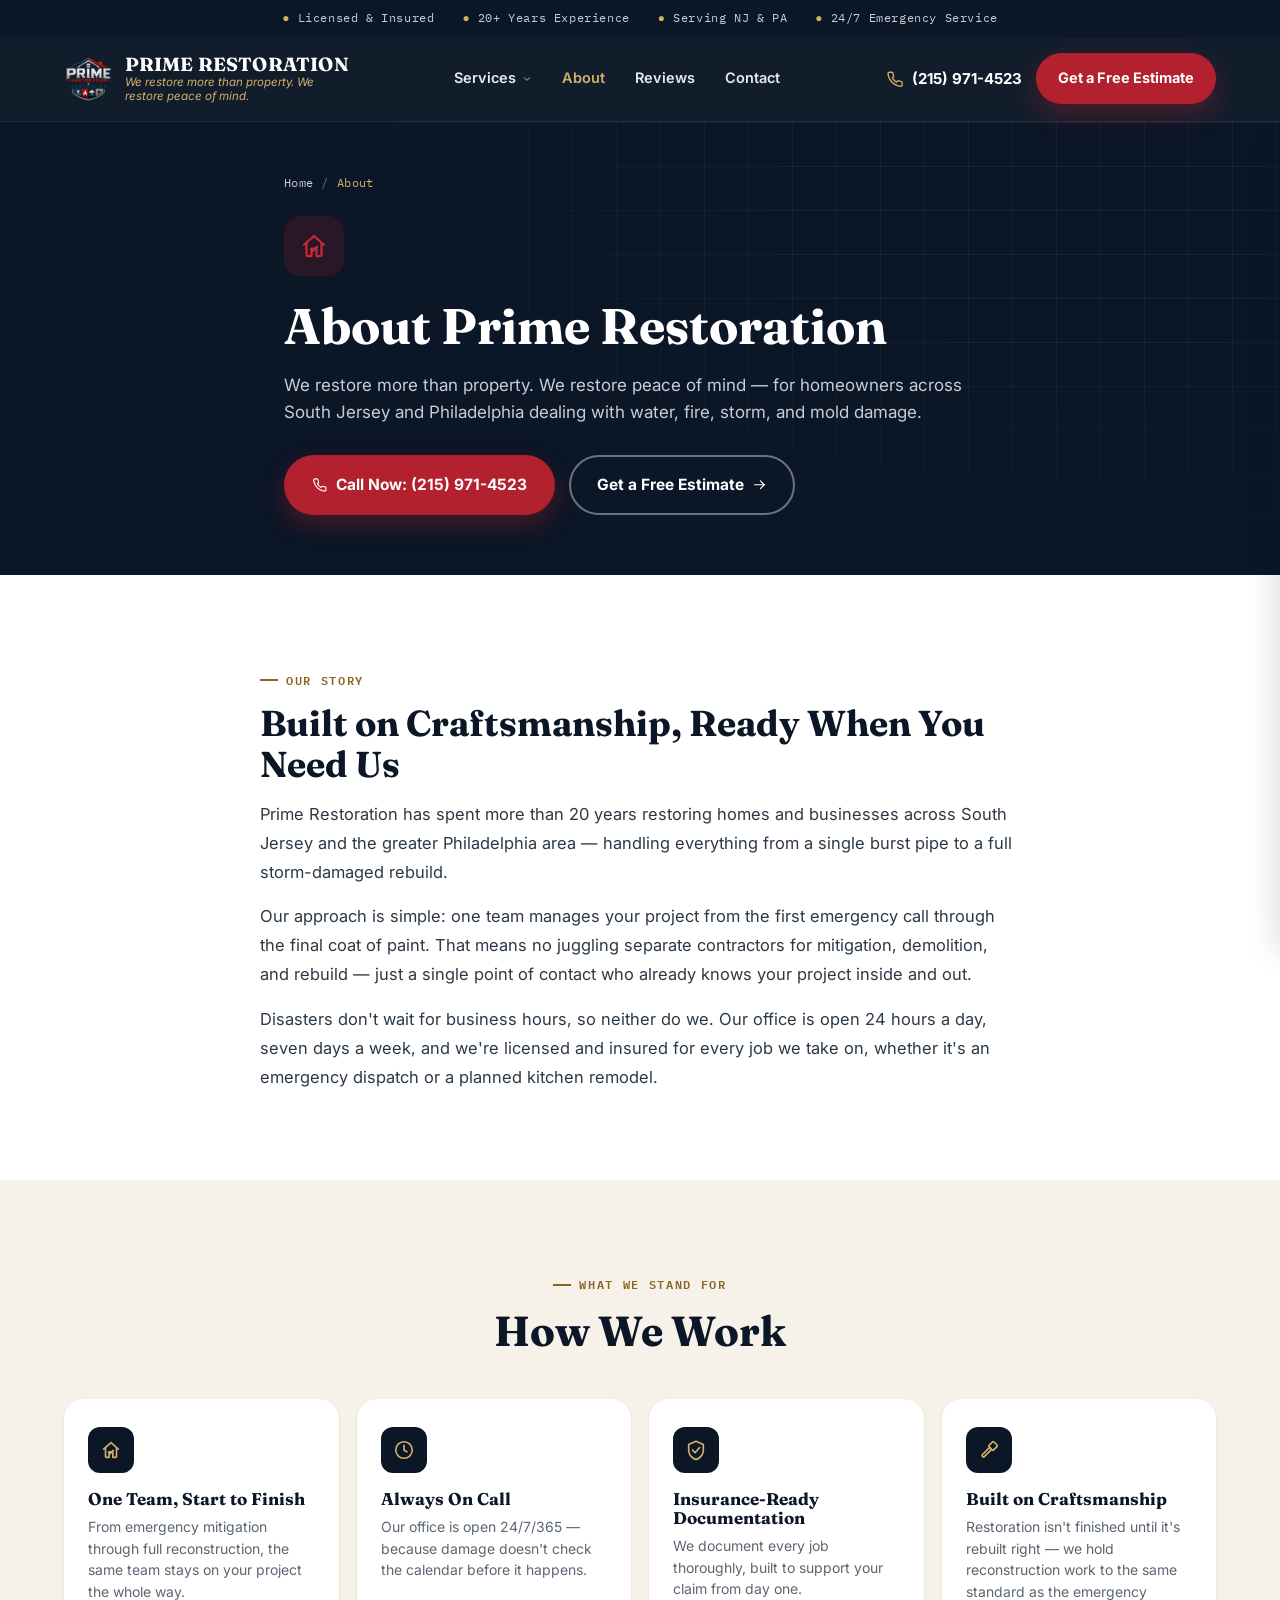
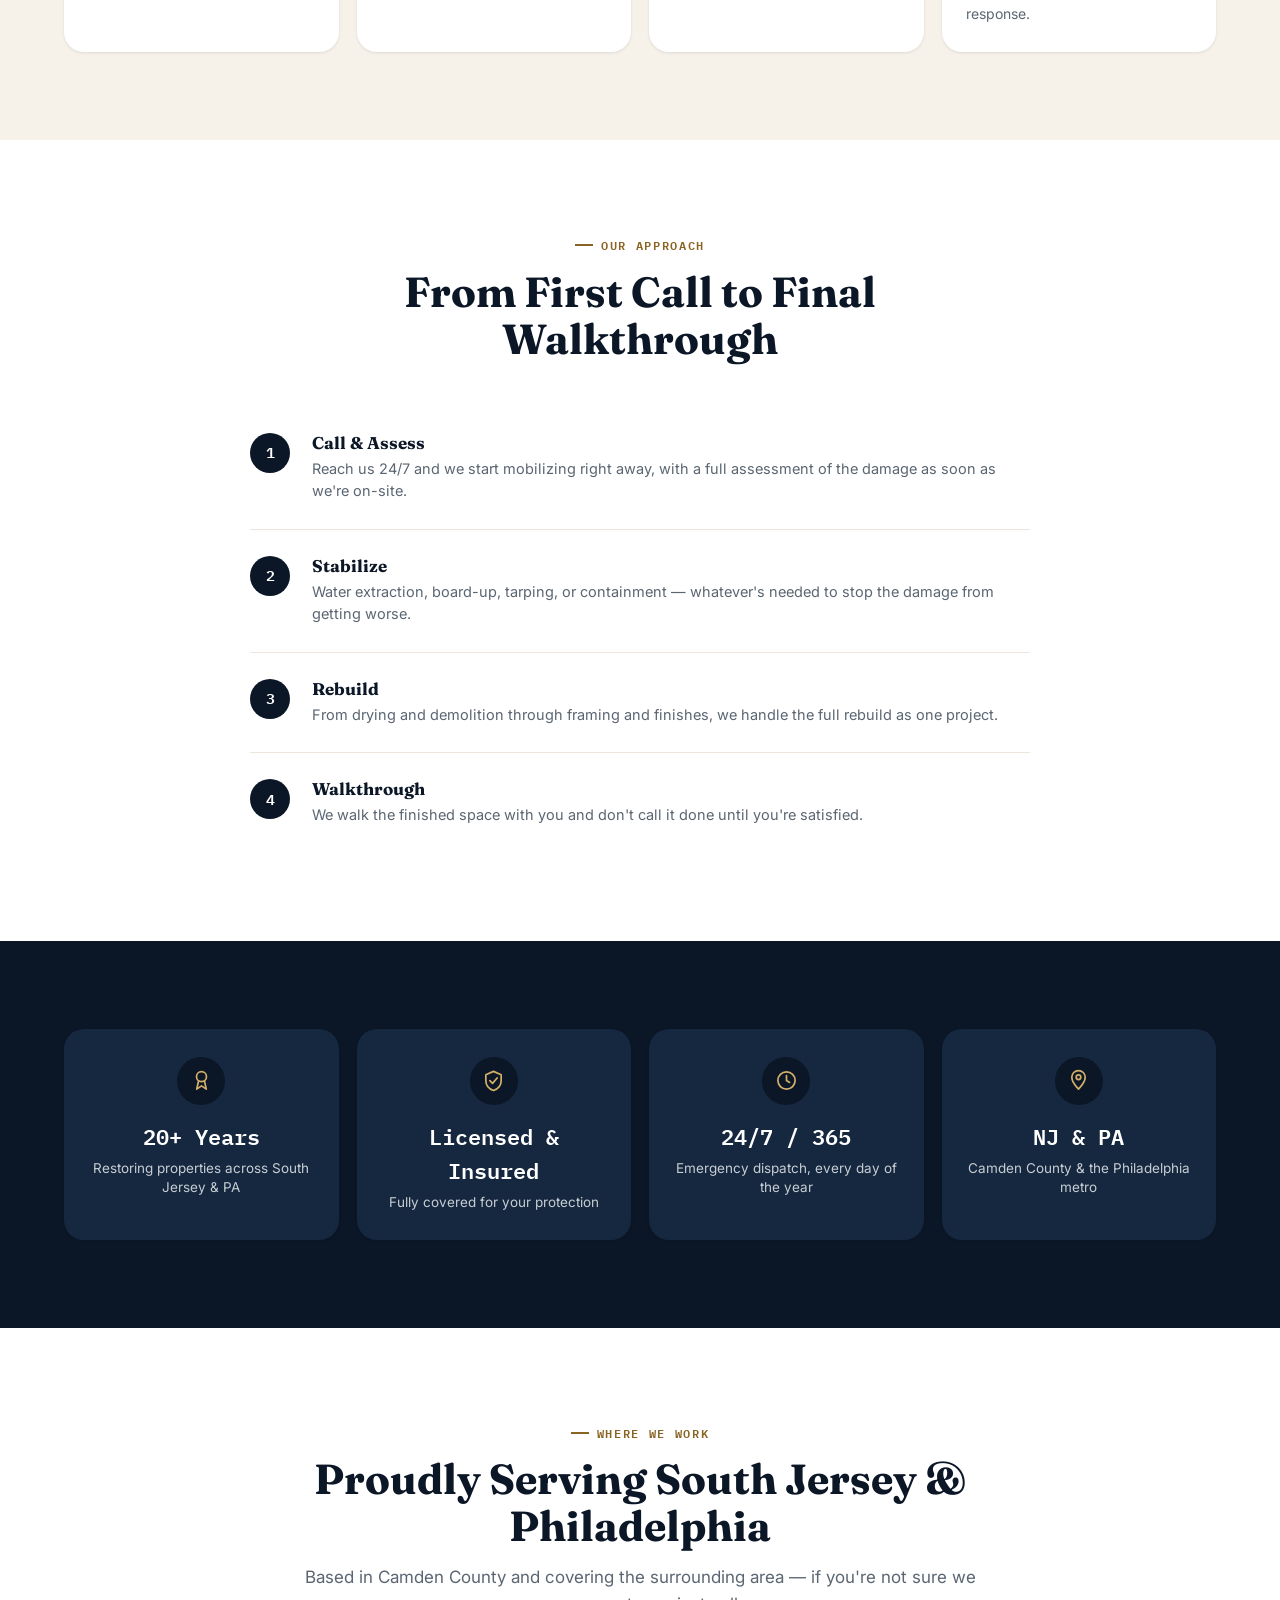
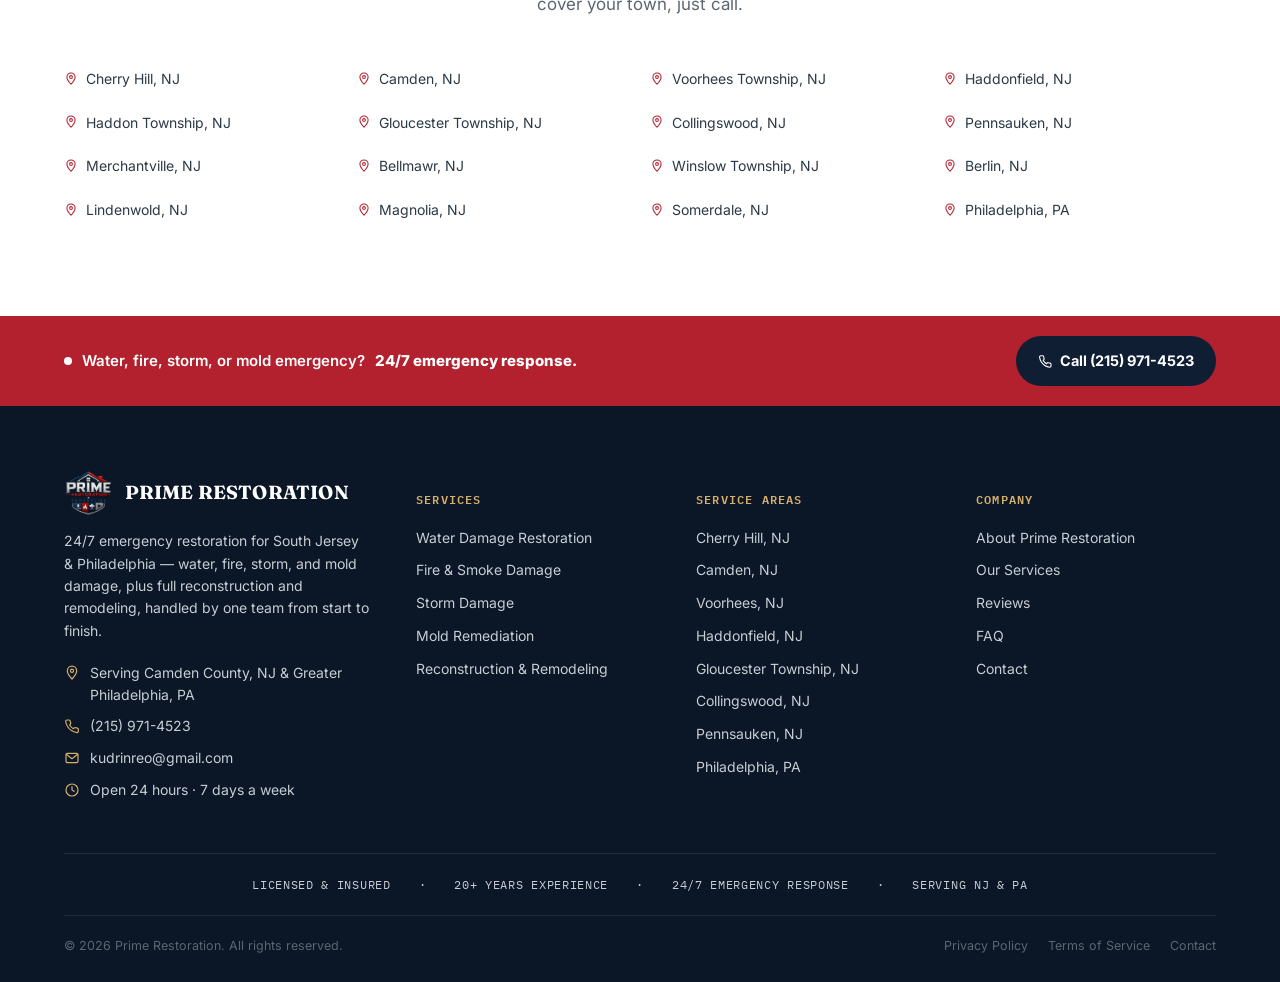
==== about.html @ df1a315d "first commit" ====
<!DOCTYPE html>
<html lang="en">
<head>
<meta charset="UTF-8">
<meta name="viewport" content="width=device-width, initial-scale=1.0">
<title>About Prime Restoration | South Jersey & Philadelphia Restoration Company</title>
<meta name="description" content="Prime Restoration has 20+ years of experience restoring homes across Camden County, NJ & Philadelphia, PA. Licensed, insured, and on call 24/7. Learn more about our approach.">
<meta name="robots" content="index, follow">
<link rel="canonical" href="https://primerestorationsusa.com/about.html">
<link rel="stylesheet" href="css/style.css">

<meta property="og:type" content="website">
<meta property="og:site_name" content="Prime Restoration">
<meta property="og:title" content="About Prime Restoration | South Jersey & Philadelphia Restoration Company">
<meta property="og:description" content="Prime Restoration has 20+ years of experience restoring homes across Camden County, NJ & Philadelphia, PA. Licensed, insured, and on call 24/7. Learn more about our approach.">
<meta property="og:url" content="https://primerestorationsusa.com/about.html">
<meta property="og:image" content="https://primerestorationsusa.com/prime-restoration-logo.png">
<meta name="twitter:card" content="summary_large_image">
<meta name="twitter:title" content="About Prime Restoration | South Jersey & Philadelphia Restoration Company">
<meta name="twitter:description" content="Prime Restoration has 20+ years of experience restoring homes across Camden County, NJ & Philadelphia, PA. Licensed, insured, and on call 24/7. Learn more about our approach.">
<meta name="twitter:image" content="https://primerestorationsusa.com/prime-restoration-logo.png">

<link rel="icon" type="image/png" href="prime-restoration-logo.png">

<link rel="preconnect" href="https://fonts.googleapis.com">
<link rel="preconnect" href="https://fonts.gstatic.com" crossorigin>
<link href="https://fonts.googleapis.com/css2?family=Fraunces:ital,wght@0,600;0,700;0,900;1,600;1,700&family=Inter:wght@400;500;600;700;800&family=IBM+Plex+Mono:wght@500;600&display=swap" rel="stylesheet">

<script type="application/ld+json">
{
  "@context": "https://schema.org",
  "@type": "AboutPage",
  "name": "About Prime Restoration",
  "url": "https://primerestorationsusa.com/about.html",
  "mainEntity": {"@id": "https://primerestorationsusa.com/#business"}
}
</script>
<script type="application/ld+json">
{
  "@context": "https://schema.org",
  "@type": "BreadcrumbList",
  "itemListElement": [
    {"@type": "ListItem", "position": 1, "name": "Home", "item": "https://primerestorationsusa.com/"},
    {"@type": "ListItem", "position": 2, "name": "About", "item": "https://primerestorationsusa.com/about.html"}
  ]
}
</script>

<link rel="stylesheet" href="styles.css">
</head>
<body>
<a class="skip-link" href="#main">Skip to main content</a>

<svg class="visually-hidden" aria-hidden="true">
  <symbol id="i-drop" viewBox="0 0 24 24"><path d="M12 2c0 0-7 8-7 13a7 7 0 0 0 14 0c0-5-7-13-7-13z"/></symbol>
  <symbol id="i-flame" viewBox="0 0 24 24"><path d="M12 22c4.4 0 7-2.8 7-7 0-3.5-2-5.5-3-8-1 2-1.5 3-3 3-1-2 0-4-1-6-3 2-6 6-6 11 0 4.2 2.6 7 6 7z"/></symbol>
  <symbol id="i-wind" viewBox="0 0 24 24"><path d="M3 8h10.5a2.5 2.5 0 1 0-2.3-3.4"/><path d="M3 12h14.5a3 3 0 1 1-2.7 4.3"/><path d="M3 16h8.5a2 2 0 1 1-1.8 2.8"/></symbol>
  <symbol id="i-mold" viewBox="0 0 24 24"><circle cx="8" cy="9" r="2.4"/><circle cx="15" cy="7" r="1.6"/><circle cx="16.5" cy="13" r="2.1"/><circle cx="9.5" cy="15.5" r="1.5"/><circle cx="13" cy="17.5" r="1.2"/></symbol>
  <symbol id="i-hammer" viewBox="0 0 24 24"><g transform="rotate(45 12 12)"><rect x="8.5" y="2" width="7" height="7.5" rx="1.2"/><rect x="10.5" y="9.5" width="3" height="12.5" rx="1.2"/></g></symbol>
  <symbol id="i-shield" viewBox="0 0 24 24"><path d="M12 2.5 20 6v6c0 5.2-3.6 8.9-8 10.5-4.4-1.6-8-5.3-8-10.5V6l8-3.5z"/><path d="M8.2 12.2 11 15l4.8-5.6"/></symbol>
  <symbol id="i-clock" viewBox="0 0 24 24"><circle cx="12" cy="12" r="9"/><path d="M12 7v5l3.2 2"/></symbol>
  <symbol id="i-badge" viewBox="0 0 24 24"><circle cx="12" cy="8" r="5.2"/><path d="M9 12.3 7 21l5-3.4 5 3.4-2-8.7"/></symbol>
  <symbol id="i-pin" viewBox="0 0 24 24"><path d="M12 21s7-7.4 7-12.4A7 7 0 0 0 5 8.6C5 13.6 12 21 12 21z"/><circle cx="12" cy="8.6" r="2.4"/></symbol>
  <symbol id="i-phone" viewBox="0 0 24 24"><path d="M21.5 16.9v3a1.9 1.9 0 0 1-2.1 1.9 18.8 18.8 0 0 1-8.2-2.9 18.5 18.5 0 0 1-5.7-5.7A18.8 18.8 0 0 1 2.6 4.9 1.9 1.9 0 0 1 4.5 3h3a1.9 1.9 0 0 1 1.9 1.6c.1.9.3 1.9.6 2.7a1.9 1.9 0 0 1-.4 2L8.4 10.5a15 15 0 0 0 5.6 5.6l1.2-1.2a1.9 1.9 0 0 1 2-.4c.9.3 1.8.5 2.7.6a1.9 1.9 0 0 1 1.6 2z"/></symbol>
  <symbol id="i-mail" viewBox="0 0 24 24"><rect x="3" y="5" width="18" height="14" rx="2"/><path d="M3.5 6.5 12 13l8.5-6.5"/></symbol>
  <symbol id="i-chevron" viewBox="0 0 24 24"><polyline points="6 9 12 15 18 9"/></symbol>
  <symbol id="i-menu" viewBox="0 0 24 24"><line x1="4" y1="7" x2="20" y2="7"/><line x1="4" y1="12" x2="20" y2="12"/><line x1="4" y1="17" x2="20" y2="17"/></symbol>
  <symbol id="i-close" viewBox="0 0 24 24"><line x1="6" y1="6" x2="18" y2="18"/><line x1="18" y1="6" x2="6" y2="18"/></symbol>
  <symbol id="i-arrow" viewBox="0 0 24 24"><line x1="4" y1="12" x2="19" y2="12"/><polyline points="13 6 19 12 13 18"/></symbol>
  <symbol id="i-star" viewBox="0 0 24 24"><path d="M12 2.5 14.6 9l6.9.6-5.2 4.6 1.6 6.8L12 17.6 6.1 21l1.6-6.8L2.5 9.6 9.4 9z"/></symbol>
  <symbol id="i-check" viewBox="0 0 24 24"><polyline points="20 6 9 17 4 12"/></symbol>
  <symbol id="i-house-check" viewBox="0 0 24 24"><path d="M4 11 12 4l8 7"/><path d="M6 10v9a1 1 0 0 0 1 1h3v-6h4v6h3a1 1 0 0 0 1-1v-9"/><path d="M9.5 14.5 11 16l3.5-3.5"/></symbol>
</svg>

<div class="utility-bar">
  <div class="container">
    <span><span class="dot">●</span> Licensed &amp; Insured</span>
    <span><span class="dot">●</span> 20+ Years Experience</span>
    <span><span class="dot">●</span> Serving NJ &amp; PA</span>
    <span><span class="dot">●</span> 24/7 Emergency Service</span>
  </div>
</div>

<header class="site-header" id="site-header">
  <div class="container header-inner">
    <a href="index.html" class="brand" aria-label="Prime Restoration home">
      <img src="images/prime-restoration-logo.png" alt="Prime Restoration logo" width="46" height="46">
      <span class="brand-text">
        <span class="brand-name">PRIME RESTORATION</span>
        <span class="brand-tag">We restore more than property. We restore peace of mind.</span>
      </span>
    </a>

    <nav class="main-nav" aria-label="Primary">
      <ul>
        <li class="nav-item has-dropdown" id="services-dd">
          <button class="nav-link" id="services-dd-btn" aria-expanded="false" aria-controls="services-dd-panel">
            Services <svg class="icon"><use href="#i-chevron"/></svg>
          </button>
          <div class="dropdown-panel" id="services-dd-panel" role="menu">
            <a href="water-damage-restoration.html" role="menuitem"><svg class="icon"><use href="#i-drop"/></svg><span>Water Damage<span class="dd-sub">Extraction &amp; structural drying</span></span></a>
            <a href="fire-smoke-damage-restoration.html" role="menuitem"><svg class="icon"><use href="#i-flame"/></svg><span>Fire &amp; Smoke Damage<span class="dd-sub">Soot, odor &amp; structural repair</span></span></a>
            <a href="storm-damage-restoration.html" role="menuitem"><svg class="icon"><use href="#i-wind"/></svg><span>Storm Damage<span class="dd-sub">Wind, hail &amp; flood cleanup</span></span></a>
            <a href="mold-remediation.html" role="menuitem"><svg class="icon"><use href="#i-mold"/></svg><span>Mold Remediation<span class="dd-sub">Inspection, removal &amp; prevention</span></span></a>
            <a href="reconstruction-remodeling.html" role="menuitem"><svg class="icon"><use href="#i-hammer"/></svg><span>Reconstruction &amp; Remodeling<span class="dd-sub">Demo, rebuild, kitchen &amp; bath</span></span></a>
          </div>
        </li>
        <li><a class="nav-link" href="about.html" aria-current="page">About</a></li>
        <li><a class="nav-link" href="index.html#reviews">Reviews</a></li>
        <li><a class="nav-link" href="index.html#contact">Contact</a></li>
      </ul>
    </nav>

    <div class="header-actions">
      <a class="header-phone" href="tel:+12159714523">
        <svg class="icon"><use href="#i-phone"/></svg> (215) 971-4523
      </a>
      <a class="btn btn-red" href="index.html#contact">Get a Free Estimate</a>
      <button class="hamburger" id="hamburger-btn" aria-expanded="false" aria-controls="mobile-nav" aria-label="Open menu">
        <svg class="icon"><use href="#i-menu"/></svg>
      </button>
    </div>
  </div>

  <!-- Mobile nav -->
  <nav class="mobile-nav" id="mobile-nav" aria-label="Mobile">
    <div class="m-link">
      <button class="mobile-services-toggle" id="mobile-services-toggle" aria-expanded="false" aria-controls="mobile-submenu">
        <span style="display:flex;align-items:center;justify-content:space-between;width:100%;">Services <svg class="icon"><use href="#i-chevron"/></svg></span>
      </button>
    </div>
    <div class="mobile-submenu" id="mobile-submenu">
      <a href="water-damage-restoration.html">Water Damage</a>
      <a href="fire-smoke-damage-restoration.html">Fire &amp; Smoke Damage</a>
      <a href="storm-damage-restoration.html">Storm Damage</a>
      <a href="mold-remediation.html">Mold Remediation</a>
      <a href="reconstruction-remodeling.html">Reconstruction &amp; Remodeling</a>
    </div>
    <div class="m-link"><a href="about.html" aria-current="page">About</a></div>
    <div class="m-link"><a href="index.html#reviews" class="js-mnav-close">Reviews</a></div>
    <div class="m-link"><a href="index.html#contact" class="js-mnav-close">Contact</a></div>

    <div class="m-cta">
      <a class="btn btn-red btn-block" href="index.html#contact">Get a Free Estimate</a>
      <a class="btn btn-outline-light btn-block" href="tel:+12159714523">Call Now</a>
    </div>
    <div class="m-phone">
      <svg class="icon"><use href="#i-phone"/></svg> (215) 971-4523
    </div>
  </nav>
</header>

<main id="main">
  <section class="page-hero">
    <div class="container inner">
      <nav class="breadcrumb" aria-label="Breadcrumb">
          <a href="index.html">Home</a><span class="sep">/</span><span class="current">About</span>
        </nav>
      <span class="icon-badge"><svg class="icon"><use href="#i-house-check"/></svg></span>
      <h1>About Prime Restoration</h1>
      <p class="lead">We restore more than property. We restore peace of mind &mdash; for homeowners across South Jersey and Philadelphia dealing with water, fire, storm, and mold damage.</p>
      <div class="hero-cta">
        <a class="btn btn-red" href="tel:+12159714523"><svg class="icon"><use href="#i-phone"/></svg> Call Now: (215) 971-4523</a>
        <a class="btn btn-outline-light" href="index.html#contact">Get a Free Estimate <svg class="icon"><use href="#i-arrow"/></svg></a>
      </div>
    </div>
  </section>

  <!--
    NOTE FOR DEV: the paragraphs below stick to facts we were given
    (20+ years, licensed & insured, 24/7, NJ & PA). No founder name,
    founding year, employee count, or certifications are invented here.
    Replace with the real company history, team photos, and any real
    credentials once the client provides them.
  -->
  <section class="section">
    <div class="container">
      <div class="story-block">
        <span class="eyebrow">Our Story</span>
        <h2 style="margin-top:14px; font-size:clamp(26px,3.4vw,36px);">Built on Craftsmanship, Ready When You Need Us</h2>
        <p>Prime Restoration has spent more than 20 years restoring homes and businesses across South Jersey and the greater Philadelphia area &mdash; handling everything from a single burst pipe to a full storm-damaged rebuild.</p>
        <p>Our approach is simple: one team manages your project from the first emergency call through the final coat of paint. That means no juggling separate contractors for mitigation, demolition, and rebuild &mdash; just a single point of contact who already knows your project inside and out.</p>
        <p>Disasters don't wait for business hours, so neither do we. Our office is open 24 hours a day, seven days a week, and we're licensed and insured for every job we take on, whether it's an emergency dispatch or a planned kitchen remodel.</p>
      </div>
    </div>
  </section>

  <section class="section" style="background:var(--ivory-100);">
    <div class="container">
      <div class="section-head">
        <span class="eyebrow">What We Stand For</span>
        <h2>How We Work</h2>
      </div>
      <div class="values-grid">
        <div class="value-card"><span class="icon-wrap"><svg class="icon"><use href="#i-house-check"/></svg></span><h4>One Team, Start to Finish</h4><p>From emergency mitigation through full reconstruction, the same team stays on your project the whole way.</p></div>
        <div class="value-card"><span class="icon-wrap"><svg class="icon"><use href="#i-clock"/></svg></span><h4>Always On Call</h4><p>Our office is open 24/7/365 &mdash; because damage doesn't check the calendar before it happens.</p></div>
        <div class="value-card"><span class="icon-wrap"><svg class="icon"><use href="#i-shield"/></svg></span><h4>Insurance-Ready Documentation</h4><p>We document every job thoroughly, built to support your claim from day one.</p></div>
        <div class="value-card"><span class="icon-wrap"><svg class="icon"><use href="#i-hammer"/></svg></span><h4>Built on Craftsmanship</h4><p>Restoration isn't finished until it's rebuilt right &mdash; we hold reconstruction work to the same standard as the emergency response.</p></div>
      </div>
    </div>
  </section>

  <section class="section">
    <div class="container">
      <div class="section-head">
        <span class="eyebrow">Our Approach</span>
        <h2>From First Call to Final Walkthrough</h2>
      </div>
      <div class="process-list">
        <div class="process-step"><span class="process-num">1</span><div><h4>Call &amp; Assess</h4><p>Reach us 24/7 and we start mobilizing right away, with a full assessment of the damage as soon as we're on-site.</p></div></div>
        <div class="process-step"><span class="process-num">2</span><div><h4>Stabilize</h4><p>Water extraction, board-up, tarping, or containment &mdash; whatever's needed to stop the damage from getting worse.</p></div></div>
        <div class="process-step"><span class="process-num">3</span><div><h4>Rebuild</h4><p>From drying and demolition through framing and finishes, we handle the full rebuild as one project.</p></div></div>
        <div class="process-step"><span class="process-num">4</span><div><h4>Walkthrough</h4><p>We walk the finished space with you and don't call it done until you're satisfied.</p></div></div>
      </div>
    </div>
  </section>

  <section class="section" style="background:var(--navy-950); color:#fff;">
    <div class="container">
      <div class="stat-grid" style="margin-bottom:0;">
        <div class="stat-card" style="background:var(--navy-800);"><span class="icon-wrap"><svg class="icon"><use href="#i-badge"/></svg></span><div class="num" style="color:#fff;">20+ Years</div><div class="lbl" style="color:var(--slate-300);">Restoring properties across South Jersey &amp; PA</div></div>
        <div class="stat-card" style="background:var(--navy-800);"><span class="icon-wrap"><svg class="icon"><use href="#i-shield"/></svg></span><div class="num" style="color:#fff;">Licensed &amp; Insured</div><div class="lbl" style="color:var(--slate-300);">Fully covered for your protection</div></div>
        <div class="stat-card" style="background:var(--navy-800);"><span class="icon-wrap"><svg class="icon"><use href="#i-clock"/></svg></span><div class="num" style="color:#fff;">24/7 / 365</div><div class="lbl" style="color:var(--slate-300);">Emergency dispatch, every day of the year</div></div>
        <div class="stat-card" style="background:var(--navy-800);"><span class="icon-wrap"><svg class="icon"><use href="#i-pin"/></svg></span><div class="num" style="color:#fff;">NJ &amp; PA</div><div class="lbl" style="color:var(--slate-300);">Camden County &amp; the Philadelphia metro</div></div>
      </div>
    </div>
  </section>

  <section class="section" id="service-area">
    <div class="container">
      <div class="section-head">
        <span class="eyebrow">Where We Work</span>
        <h2>Proudly Serving South Jersey &amp; Philadelphia</h2>
        <p>Based in Camden County and covering the surrounding area &mdash; if you're not sure we cover your town, just call.</p>
      </div>
      <div class="area-grid">
        <a href="tel:+12159714523"><svg class="icon"><use href="#i-pin"/></svg> Cherry Hill, NJ</a>
        <a href="tel:+12159714523"><svg class="icon"><use href="#i-pin"/></svg> Camden, NJ</a>
        <a href="tel:+12159714523"><svg class="icon"><use href="#i-pin"/></svg> Voorhees Township, NJ</a>
        <a href="tel:+12159714523"><svg class="icon"><use href="#i-pin"/></svg> Haddonfield, NJ</a>
        <a href="tel:+12159714523"><svg class="icon"><use href="#i-pin"/></svg> Haddon Township, NJ</a>
        <a href="tel:+12159714523"><svg class="icon"><use href="#i-pin"/></svg> Gloucester Township, NJ</a>
        <a href="tel:+12159714523"><svg class="icon"><use href="#i-pin"/></svg> Collingswood, NJ</a>
        <a href="tel:+12159714523"><svg class="icon"><use href="#i-pin"/></svg> Pennsauken, NJ</a>
        <a href="tel:+12159714523"><svg class="icon"><use href="#i-pin"/></svg> Merchantville, NJ</a>
        <a href="tel:+12159714523"><svg class="icon"><use href="#i-pin"/></svg> Bellmawr, NJ</a>
        <a href="tel:+12159714523"><svg class="icon"><use href="#i-pin"/></svg> Winslow Township, NJ</a>
        <a href="tel:+12159714523"><svg class="icon"><use href="#i-pin"/></svg> Berlin, NJ</a>
        <a href="tel:+12159714523"><svg class="icon"><use href="#i-pin"/></svg> Lindenwold, NJ</a>
        <a href="tel:+12159714523"><svg class="icon"><use href="#i-pin"/></svg> Magnolia, NJ</a>
        <a href="tel:+12159714523"><svg class="icon"><use href="#i-pin"/></svg> Somerdale, NJ</a>
        <a href="tel:+12159714523"><svg class="icon"><use href="#i-pin"/></svg> Philadelphia, PA</a>
      </div>
    </div>
  </section>
</main>

<div class="footer-cta">
  <div class="container">
    <span class="fc-text"><span class="pulse-dot"></span> Water, fire, storm, or mold emergency? <strong>24/7 emergency response.</strong></span>
    <a class="btn btn-navy" href="tel:+12159714523"><svg class="icon"><use href="#i-phone"/></svg> Call (215) 971-4523</a>
  </div>
</div>

<footer class="site-footer">
  <div class="container">
    <div class="footer-grid">
      <div class="footer-brand">
        <a href="index.html" class="brand" aria-label="Prime Restoration home">
          <img src="images/prime-restoration-logo.png" alt="Prime Restoration logo" width="40" height="40">
          <span class="brand-name" style="color:#fff;">PRIME RESTORATION</span>
        </a>
        <p>24/7 emergency restoration for South Jersey &amp; Philadelphia — water, fire, storm, and mold damage, plus full reconstruction and remodeling, handled by one team from start to finish.</p>
        <ul class="foot-contact">
          <li><svg class="icon"><use href="#i-pin"/></svg> Serving Camden County, NJ &amp; Greater Philadelphia, PA</li>
          <li><svg class="icon"><use href="#i-phone"/></svg> <a href="tel:+12159714523">(215) 971-4523</a></li>
          <li><svg class="icon"><use href="#i-mail"/></svg> <a href="mailto:kudrinreo@gmail.com">kudrinreo@gmail.com</a></li>
          <li><svg class="icon"><use href="#i-clock"/></svg> Open 24 hours · 7 days a week</li>
        </ul>
      </div>

      <div class="foot-col">
        <h5>Services</h5>
        <ul>
          <li><a href="water-damage-restoration.html">Water Damage Restoration</a></li>
          <li><a href="fire-smoke-damage-restoration.html">Fire &amp; Smoke Damage</a></li>
          <li><a href="storm-damage-restoration.html">Storm Damage</a></li>
          <li><a href="mold-remediation.html">Mold Remediation</a></li>
          <li><a href="reconstruction-remodeling.html">Reconstruction &amp; Remodeling</a></li>
        </ul>
      </div>

      <div class="foot-col">
        <h5>Service Areas</h5>
        <ul>
          <li><a href="about.html#service-area">Cherry Hill, NJ</a></li>
          <li><a href="about.html#service-area">Camden, NJ</a></li>
          <li><a href="about.html#service-area">Voorhees, NJ</a></li>
          <li><a href="about.html#service-area">Haddonfield, NJ</a></li>
          <li><a href="about.html#service-area">Gloucester Township, NJ</a></li>
          <li><a href="about.html#service-area">Collingswood, NJ</a></li>
          <li><a href="about.html#service-area">Pennsauken, NJ</a></li>
          <li><a href="about.html#service-area">Philadelphia, PA</a></li>
        </ul>
      </div>

      <div class="foot-col">
        <h5>Company</h5>
        <ul>
          <li><a href="about.html">About Prime Restoration</a></li>
          <li><a href="index.html#services">Our Services</a></li>
          <li><a href="index.html#reviews">Reviews</a></li>
          <li><a href="index.html#faq">FAQ</a></li>
          <li><a href="index.html#contact">Contact</a></li>
        </ul>
      </div>
    </div>

    <div class="footer-badges">
      <span>Licensed &amp; Insured</span><span>·</span>
      <span>20+ Years Experience</span><span>·</span>
      <span>24/7 Emergency Response</span><span>·</span>
      <span>Serving NJ &amp; PA</span>
    </div>

    <div class="footer-bottom">
      <span>© <span id="year"></span> Prime Restoration. All rights reserved.</span>
      <span class="legal-links">
        <a href="#">Privacy Policy</a>
        <a href="#">Terms of Service</a>
        <a href="index.html#contact">Contact</a>
      </span>
    </div>
  </div>
</footer>

<script src="main.js" defer></script>
</body>
</html>
---- css/style.css ----
/* ==========================================================================
   PRIME RESTORATION — design tokens
   ========================================================================== */
:root{
  --navy-950:#0b1626;
  --navy-900:#0f1e32;
  --navy-800:#16283f;
  --navy-700:#1e3452;
  --red-800:#8f1826;
  --red-700:#b3202e;
  --red-600:#c62839;
  --ivory-100:#f6f2ea;
  --ivory-200:#eee7d8;
  --ink-900:#16202b;
  --ink-700:#2c3946;
  --slate-500:#5b6672;
  --slate-300:#c7cdd4;
  --bronze-700:#8a6423;
  --gold-400:#d4af6a;
  --white:#ffffff;

  --font-display:'Fraunces', ui-serif, Georgia, serif;
  --font-body:'Inter', system-ui, -apple-system, sans-serif;
  --font-mono:'IBM Plex Mono', ui-monospace, monospace;

  --container:1200px;
  --radius-sm:6px;
  --radius-md:12px;
  --radius-lg:20px;
  --shadow-sm:0 1px 3px rgba(11,22,38,.10);
  --shadow-md:0 10px 30px rgba(11,22,38,.14);
  --shadow-lg:0 30px 70px rgba(11,22,38,.22);
  --header-h:84px;
}

*,*::before,*::after{box-sizing:border-box;}
html{scroll-behavior:smooth; scroll-padding-top:calc(var(--header-h) + 16px);overflow-x: hidden;}
@media (prefers-reduced-motion: reduce){
  html{scroll-behavior:auto;}
  *,*::before,*::after{animation-duration:.001ms !important; animation-iteration-count:1 !important; transition-duration:.001ms !important; scroll-behavior:auto !important;}
}
body{
  margin:0;
  font-family:var(--font-body);
  color:var(--ink-900);
  background:var(--white);
  -webkit-font-smoothing:antialiased;
  line-height:1.55;
  overflow-x: hidden;
}
img{max-width:100%; display:block;}
a{color:inherit; text-decoration:none;}
ul{margin:0; padding:0; list-style:none;}
button{font:inherit; cursor:pointer;}
h1,h2,h3,h4{font-family:var(--font-display); margin:0; line-height:1.12; font-weight:700; color:var(--navy-950);}
p{margin:0;}
.container{max-width:var(--container); margin:0 auto; padding:0 24px;}
.visually-hidden{position:absolute; width:1px; height:1px; padding:0; margin:-1px; overflow:hidden; clip:rect(0,0,0,0); white-space:nowrap; border:0;}

/* Skip link */
.skip-link{position:absolute; left:12px; top:-60px; background:var(--red-700); color:#fff; padding:10px 16px; border-radius:var(--radius-sm); z-index:1000; transition:top .15s ease;}
.skip-link:focus{top:12px;}

/* Focus visibility */
a:focus-visible, button:focus-visible, input:focus-visible, textarea:focus-visible, select:focus-visible{
  outline:3px solid var(--gold-400); outline-offset:2px; border-radius:4px;
}

/* Utility icon sizing */
.icon{width:1em; height:1em; display:inline-block; stroke:currentColor; fill:none; stroke-width:1.8; stroke-linecap:round; stroke-linejoin:round; vertical-align:-0.15em;}
.icon-fill{fill:currentColor; stroke:none;}

/* ==========================================================================
   EYEBROW / SECTION LABELS
   ========================================================================== */
.eyebrow{
  display:inline-flex; align-items:center; gap:8px;
  font-family:var(--font-mono); font-weight:600; font-size:12px; letter-spacing:.14em; text-transform:uppercase;
  color:var(--bronze-700);
}
.eyebrow.on-dark{color:var(--gold-400);}
.eyebrow::before{content:""; width:18px; height:2px; background:currentColor; display:inline-block;}

.section-head{max-width:720px; margin:0 auto 44px; text-align:center;}
.section-head h2{font-size:clamp(28px,3.6vw,42px); margin-top:14px;}
.section-head p{margin-top:14px; color:var(--slate-500); font-size:17px;}
.section{padding:88px 0;}
@media (max-width:640px){ .section{padding:60px 0;} }

/* ==========================================================================
   TOP UTILITY BAR
   ========================================================================== */
.utility-bar{
  background:var(--navy-950); color:var(--slate-300);
  font-family:var(--font-mono); font-size:12px; letter-spacing:.05em;
}
.utility-bar .container{
  display:flex; align-items:center; justify-content:center; gap:28px;
  padding:9px 24px; flex-wrap:wrap; text-align:center;
}
.utility-bar span{white-space:nowrap;}
.utility-bar .dot{color:var(--gold-400);}
@media (max-width:700px){ .utility-bar span:nth-child(n+3){display:none;} }

/* ==========================================================================
   HEADER / NAV
   ========================================================================== */
.site-header{
  position:sticky; top:0; z-index:500;
  background:rgba(11,22,38,.97);
  backdrop-filter:blur(6px);
  border-bottom:1px solid rgba(255,255,255,.08);
  transition:box-shadow .2s ease;
}
.site-header.is-scrolled{box-shadow:0 12px 30px rgba(0,0,0,.28);}
.header-inner{
  display:flex; align-items:center; justify-content:space-between;
  gap:20px; height:var(--header-h);
}
.brand{display:flex; align-items:center; gap:12px; color:#fff; flex-shrink:0;}
.brand img{height:46px; width:auto; border-radius:6px;}
.brand-text{display:flex; flex-direction:column; line-height:1.2;}
.brand-name{font-family:var(--font-display); font-weight:700; font-size:19px; letter-spacing:.01em;}
.brand-tag{font-family:var(--font-body); font-style:italic; font-size:11.5px; color:var(--gold-400); max-width:220px;}

.main-nav{display:flex; align-items:center; gap:6px;}
.main-nav > ul{display:flex; align-items:center; gap:2px;}
.nav-link{
  color:#e7ebef; font-weight:600; font-size:14.5px; padding:10px 14px; border-radius:8px;
  display:inline-flex; align-items:center; gap:6px; transition:background .15s ease, color .15s ease;
}
.nav-link:hover, .nav-link:focus-visible{background:rgba(255,255,255,.08); color:#fff;}

#services-dd-btn{
  appearance:none; border:0; background:transparent; color:#e7ebef;
  font:inherit; font-weight:600; font-size:14.5px; padding:10px 14px; border-radius:8px;
  display:inline-flex; align-items:center; gap:6px; transition:background .15s ease, color .15s ease, box-shadow .15s ease;
}
#services-dd-btn:hover, #services-dd-btn:focus-visible, #services-dd-btn[aria-expanded="true"],
.nav-item.has-dropdown:hover #services-dd-btn{
  background:rgba(255,255,255,.08); color:#fff;
  box-shadow:inset 0 -2px 0 var(--gold-400);
}

.nav-item.has-dropdown{position:relative;}
.nav-item.has-dropdown .icon{width:.7em; height:.7em; transition:transform .18s ease;}
.nav-item.has-dropdown:hover .icon,
.nav-item.has-dropdown[data-open="true"] .icon{transform:rotate(180deg);}

.dropdown-panel{
  position:absolute; top:calc(100% + 10px); left:0; min-width:280px;
  background:#fff; border-radius:var(--radius-md); box-shadow:var(--shadow-lg);
  padding:10px; opacity:0; visibility:hidden; transform:translateY(6px);
  transition:opacity .16s ease, transform .16s ease, visibility .16s;
}
.nav-item.has-dropdown[data-open="true"] .dropdown-panel{opacity:1; visibility:visible; transform:translateY(0);}
.dropdown-panel a{
  display:flex; align-items:center; gap:12px; padding:11px 12px; border-radius:8px;
  color:var(--ink-900); font-weight:600; font-size:14.5px;
}
.dropdown-panel a:hover, .dropdown-panel a:focus-visible{background:var(--ivory-100);}
.dropdown-panel a .icon{color:var(--red-700); width:20px; height:20px; flex-shrink:0;}
.dropdown-panel .dd-sub{display:block; font-weight:400; font-size:12.5px; color:var(--slate-500); margin-top:1px;}

.header-actions{display:flex; align-items:center; gap:14px; flex-shrink:0;}
.header-phone{display:flex; align-items:center; gap:8px; color:#fff; font-weight:700; font-size:15px; white-space:nowrap;}
.header-phone .icon{color:var(--gold-400); width:18px; height:18px;}
.btn{
  display:inline-flex; align-items:center; justify-content:center; gap:8px;
  font-weight:700; font-size:14.5px; padding:12px 20px; border-radius:999px;
  border:2px solid transparent; white-space:nowrap; transition:transform .12s ease, box-shadow .12s ease, background .15s ease, border-color .15s ease;
}
.btn:active{transform:translateY(1px);}
.btn-red{background:var(--red-700); color:#fff; box-shadow:0 10px 24px rgba(179,32,46,.35);}
.btn-red:hover{background:var(--red-600); box-shadow:0 12px 28px rgba(179,32,46,.45);}
.btn-outline-light{background:transparent; border-color:rgba(255,255,255,.4); color:#fff;}
.btn-outline-light:hover{border-color:#fff; background:rgba(255,255,255,.08);}
.btn-navy{background:var(--navy-900); color:#fff;}
.btn-navy:hover{background:var(--navy-800);}
.btn-gold-outline{background:transparent; border-color:var(--gold-400); color:var(--navy-950);}
.btn-gold-outline:hover{background:var(--gold-400);}
.btn-block{width:100%;}

.hamburger{
  display:none; background:transparent; border:0; color:#fff; padding:8px;
  align-items:center; justify-content:center;
}
.hamburger .icon{width:26px; height:26px;}

/* Mobile nav panel */
.mobile-nav{
  position:fixed; inset:0; top:var(--header-h); left:0; right:0;
  width:100%; max-width:100%; height:calc(100vh - var(--header-h));
  box-sizing:border-box;
  background:#fff;
  z-index:400; transform:translateX(100%); transition:transform .25s ease;
  overflow-y:auto; overflow-x:hidden; padding:22px 24px 40px;
  box-shadow:0 12px 32px rgba(11,22,38,.18);
}
.mobile-nav.is-open{transform:translateX(0);}
.mobile-nav a{color:var(--navy-950); font-weight:600; font-size:17px;}
.mobile-nav .m-link{display:flex; align-items:center; justify-content:space-between; width:100%; padding:16px 4px; border-bottom:1px solid rgba(11,22,38,.08); box-sizing:border-box;}
.mobile-services-toggle{width:100%; max-width:100%; background:transparent; border:0; padding-left:0; text-align:left; color:var(--navy-950); font:inherit; font-weight:600; font-size:17px;}
.mobile-services-toggle .icon{transition:transform .2s ease; color:var(--red-700);}
.mobile-services-toggle[aria-expanded="true"] .icon{transform:rotate(180deg);}
.mobile-submenu{max-height:0; overflow:hidden; transition:max-height .25s ease;}
.mobile-submenu.is-open{max-height:400px;}
.mobile-submenu a{display:block; padding:12px 4px 12px 18px; font-size:15px; font-weight:500; color:var(--ink-700); border-bottom:1px solid rgba(11,22,38,.06);}
.mobile-nav .m-cta{margin-top:26px; display:flex; flex-direction:column; gap:12px;}
.mobile-nav .m-phone{margin-top:22px; display:flex; align-items:center; gap:10px; color:var(--red-700); font-weight:700; font-size:17px;}
.mobile-nav .m-cta .btn-outline-light{color:var(--navy-950); border-color:rgba(11,22,38,.2); background:transparent;}
.mobile-nav .m-cta .btn-outline-light:hover{border-color:var(--navy-950); background:rgba(11,22,38,.04);}

@media (max-width:980px){
  .main-nav{display:none;}
  .header-phone{display:none;}
  .hamburger{display:inline-flex;}
  .header-actions .btn-red{display:none;}
}

/* ==========================================================================
   HERO
   ========================================================================== */
.hero{
  position:relative; background:var(--navy-950); color:#fff; overflow:hidden;
  padding:76px 0 64px;
}
.hero::before{
  content:""; position:absolute; inset:0;
  background-image:
    linear-gradient(rgba(255,255,255,.05) 1px, transparent 1px),
    linear-gradient(90deg, rgba(255,255,255,.05) 1px, transparent 1px);
  background-size:44px 44px;
  mask-image:radial-gradient(ellipse 90% 70% at 30% 30%, #000 40%, transparent 85%);
  pointer-events:none;
}
.hero-inner{
  position:relative; display:grid; grid-template-columns:1.05fr .95fr; gap:48px; align-items:center;
}
@media (max-width:768px){ .hero-inner{grid-template-columns:repeat(1,1fr);} }

.hero-badge{
  display:inline-flex; align-items:center; gap:9px; background:rgba(255,255,255,.07);
  border:1px solid rgba(255,255,255,.16); padding:8px 16px; border-radius:999px;
  font-family:var(--font-mono); font-size:12px; letter-spacing:.1em; text-transform:uppercase; font-weight:600;
}
.pulse-dot{width:8px; height:8px; border-radius:50%; background:#3ecf6e; box-shadow:0 0 0 0 rgba(62,207,110,.6); animation:pulse 2s infinite;}
@keyframes pulse{
  0%{box-shadow:0 0 0 0 rgba(62,207,110,.55);}
  70%{box-shadow:0 0 0 9px rgba(62,207,110,0);}
  100%{box-shadow:0 0 0 0 rgba(62,207,110,0);}
}
.hero h1{
  margin-top:22px; font-size:clamp(38px,5.4vw,64px); letter-spacing:-.01em;
}
@media (max-width:768px){ .hero h1{margin-top: 0;} }

.hero h1 em{
  font-style:italic; color:var(--red-600); font-weight:600;
  display:block;
}
.hero-sub{margin-top:22px; font-size:18px; color:var(--slate-300); max-width:52ch;}
.hero-cta{display:flex; flex-wrap:wrap; gap:14px; margin-top:32px;}
.hero-cta .btn{padding:16px 26px; font-size:15.5px;}
.hero-chips{display:flex; flex-wrap:wrap; gap:10px 22px; margin-top:36px;}
.hero-chip{display:flex; align-items:center; gap:8px; font-size:13.5px; font-weight:600; color:var(--slate-300);}
.hero-chip .icon{color:var(--gold-400); width:17px; height:17px;}

/* Hero signature graphic */
.hero-art{position:relative; display:flex; align-items:center; justify-content:center;}
.hero-art svg{width:100%; height:auto; max-width:460px;}
.scan-line{animation:scan 4.5s ease-in-out infinite;}
@keyframes scan{
  0%{transform:translateY(-92px); opacity:0;}
  8%{opacity:1;}
  50%{transform:translateY(92px); opacity:1;}
  58%{opacity:0;}
  100%{transform:translateY(-92px); opacity:0;}
}

/* ==========================================================================
   EMERGENCY PICKER
   ========================================================================== */
.picker{background:var(--navy-900); color:#fff; padding:64px 0 70px; position:relative;}
.picker .section-head h2{color:#fff;}
.picker .section-head p{color:var(--slate-300);}
.picker-grid{
  display:grid; grid-template-columns:repeat(5,1fr); gap:16px; margin-top:8px;
}
.picker-tile{
  background:var(--navy-800); border:1px solid rgba(255,255,255,.08); border-radius:var(--radius-md);
  padding:26px 16px; text-align:center; display:flex; flex-direction:column; align-items:center; gap:12px;
  transition:transform .15s ease, background .15s ease, border-color .15s ease;
}
.picker-tile:hover, .picker-tile:focus-visible{background:var(--navy-700); transform:translateY(-4px); border-color:rgba(212,175,106,.4);}
.picker-tile .icon-wrap{
  width:52px; height:52px; border-radius:50%; background:rgba(179,32,46,.16);
  display:flex; align-items:center; justify-content:center; color:var(--red-600);
}
.picker-tile .icon{width:26px; height:26px;}
.picker-tile span{font-weight:700; font-size:14.5px;}
.picker-tile.hit{animation:tilehit .7s ease;}
@keyframes tilehit{
  0%{box-shadow:0 0 0 0 rgba(212,175,106,.6);}
  100%{box-shadow:0 0 0 14px rgba(212,175,106,0);}
}
@media (max-width:900px){ .picker-grid{grid-template-columns:repeat(3,1fr);} }
@media (max-width:560px){ .picker-grid{grid-template-columns:repeat(2,1fr);} }

/* ==========================================================================
   SERVICES
   ========================================================================== */
.services-grid{display:grid; grid-template-columns:repeat(4,1fr); gap:22px;}
.svc-card{
  background:#fff; border:1px solid #eceef0; border-radius:var(--radius-lg); padding:30px 26px;
  box-shadow:var(--shadow-sm); transition:box-shadow .18s ease, transform .18s ease;
  scroll-margin-top:calc(var(--header-h) + 20px);
}
.svc-card:hover{box-shadow:var(--shadow-md); transform:translateY(-4px);}
.svc-card.is-flash{box-shadow:0 0 0 3px var(--gold-400), var(--shadow-md);}
.svc-badge{
  display:inline-block; font-family:var(--font-mono); font-size:10.5px; font-weight:600; letter-spacing:.08em;
  padding:4px 10px; border-radius:999px; background:rgba(179,32,46,.1); color:var(--red-700); margin-bottom:16px;
}
.svc-card .icon-wrap{
  width:50px; height:50px; border-radius:12px; background:var(--navy-950); color:var(--gold-400);
  display:flex; align-items:center; justify-content:center; margin-bottom:18px;
}
.svc-card .icon-wrap .icon{width:24px; height:24px;}
.svc-card h3{font-size:19px;}
.svc-card p{margin-top:10px; color:var(--slate-500); font-size:14.5px;}
.svc-card .learn{
  display:inline-flex; align-items:center; gap:6px; margin-top:18px; font-weight:700; font-size:13.5px; color:var(--navy-950);
}
.svc-card .learn .icon{width:15px; height:15px; transition:transform .15s ease;}
.svc-card .learn:hover .icon{transform:translateX(4px);}

.svc-divider{display:flex; align-items:center; gap:16px; margin:56px 0 26px;}
.svc-divider .line{flex:1; height:1px; background:#e4e0d5;}
.svc-divider span{font-family:var(--font-mono); font-size:12px; font-weight:600; letter-spacing:.12em; color:var(--bronze-700); text-transform:uppercase;}

.rebuild-group{
  background:var(--ivory-100); border:1px solid var(--ivory-200); border-radius:var(--radius-lg);
  padding:30px; display:grid; grid-template-columns:repeat(3,1fr); gap:0;
  scroll-margin-top:calc(var(--header-h) + 20px);
}
.rebuild-item{padding:14px 22px; border-left:1px solid var(--ivory-200);}
.rebuild-item:first-child{border-left:0; padding-left:0;}
.rebuild-item .icon-wrap{width:42px; height:42px; border-radius:10px; background:var(--gold-400); color:var(--navy-950); display:flex; align-items:center; justify-content:center; margin-bottom:14px;}
.rebuild-item .icon-wrap .icon{width:21px; height:21px;}
.rebuild-item h4{font-size:16.5px; font-family:var(--font-display);}
.rebuild-item p{margin-top:8px; font-size:13.8px; color:var(--slate-500);}

@media (max-width:980px){
  .services-grid{grid-template-columns:repeat(2,1fr);}
  .rebuild-group{grid-template-columns:1fr; gap:8px;}
  .rebuild-item{border-left:0; border-top:1px solid var(--ivory-200); padding:22px 0 0;}
  .rebuild-item:first-child{border-top:0; padding-top:0;}
}
@media (max-width:560px){ .services-grid{grid-template-columns:1fr;} }

/* ==========================================================================
   CREDENTIALS
   ========================================================================== */
.credentials{background:var(--ivory-100);}
.stat-grid{display:grid; grid-template-columns:repeat(4,1fr); gap:18px; margin-bottom:52px;}
.stat-card{background:#fff; border-radius:var(--radius-lg); padding:28px 22px; text-align:center; box-shadow:var(--shadow-sm);}
.stat-card .icon-wrap{
  width:48px; height:48px; margin:0 auto 14px; border-radius:50%; background:var(--navy-950); color:var(--gold-400);
  display:flex; align-items:center; justify-content:center;
}
.stat-card .icon-wrap .icon{width:23px; height:23px;}
.stat-card .num{font-family:var(--font-mono); font-weight:600; font-size:22px; color:var(--navy-950);}
.stat-card .lbl{margin-top:6px; font-size:13.5px; color:var(--slate-500); line-height:1.4;}

.carriers{text-align:center;}
.carriers .cap{font-family:var(--font-mono); font-size:12px; letter-spacing:.1em; text-transform:uppercase; color:var(--bronze-700); font-weight:600; margin-bottom:22px;}
.carrier-list{display:flex; flex-wrap:wrap; justify-content:center; gap:14px 34px; font-family:var(--font-display); font-weight:600; font-size:17px; color:var(--ink-700);}
.carriers .disclaimer{margin-top:26px; font-size:12px; color:var(--slate-500); max-width:640px; margin-left:auto; margin-right:auto;}

@media (max-width:900px){ .stat-grid{grid-template-columns:repeat(2,1fr);} }

/* ==========================================================================
   REVIEWS (placeholder content — see HTML comment above the section)
   ========================================================================== */
.reviews-grid{display:grid; grid-template-columns:repeat(4,1fr); gap:20px;}
.review-card{
  border:1px solid #eceef0; border-radius:var(--radius-lg); padding:26px 22px; background:#fff;
}
.review-stars{display:flex; gap:3px; color:var(--gold-400); margin-bottom:14px;}
.review-stars .icon{width:16px; height:16px;}
.review-card p{font-size:14.5px; color:var(--ink-700); font-style:italic;}
.review-card .who{margin-top:16px; font-family:var(--font-mono); font-size:12px; color:var(--slate-500); font-style:normal;}
@media (max-width:980px){ .reviews-grid{grid-template-columns:repeat(2,1fr);} }
@media (max-width:560px){ .reviews-grid{grid-template-columns:1fr;} }

/* ==========================================================================
   FAQ
   ========================================================================== */
.faq-wrap{max-width:820px; margin:0 auto;}
.faq-item{background:#fff; border:1px solid #eceef0; border-radius:var(--radius-md); margin-bottom:14px; overflow:hidden;}
.faq-q{
  width:100%; display:flex; align-items:center; justify-content:space-between; gap:16px;
  padding:22px 24px; background:transparent; border:0; text-align:left;
  font-family:var(--font-display); font-weight:700; font-size:16.5px; color:var(--navy-950);
}
.faq-q .icon-circ{
  flex-shrink:0; width:32px; height:32px; border-radius:50%; background:var(--ivory-100);
  display:flex; align-items:center; justify-content:center; color:var(--navy-950); transition:transform .2s ease, background .2s ease, color .2s ease;
}
.faq-item[data-open="true"] .icon-circ{background:var(--red-700); color:#fff; transform:rotate(180deg);}
.faq-a{max-height:0; overflow:hidden; transition:max-height .28s ease;}
.faq-a-inner{padding:0 24px 24px; color:var(--slate-500); font-size:15px; max-width:68ch;}
.faq-note{margin-top:22px; font-size:13px; color:var(--slate-500); text-align:center;}

/* ==========================================================================
   CONTACT / ESTIMATE
   ========================================================================== */
.contact-section{background:var(--navy-950); color:#fff;}
.contact-grid{display:grid; grid-template-columns:1fr 1fr; gap:52px; align-items:start;}
.contact-grid .eyebrow{margin-bottom:14px;}
.contact-grid h2{color:#fff; font-size:clamp(26px,3.4vw,36px);}
.contact-grid > .col p.lead{margin-top:16px; color:var(--slate-300); font-size:16px; max-width:48ch;}

.info-list{margin-top:30px; display:flex; flex-direction:column; gap:20px;}
.info-item{display:flex; align-items:flex-start; gap:14px;}
.info-item .icon-wrap{
  width:42px; height:42px; border-radius:10px; background:rgba(255,255,255,.08); color:var(--gold-400);
  display:flex; align-items:center; justify-content:center; flex-shrink:0;
}
.info-item .icon-wrap .icon{width:20px; height:20px;}
.info-item .lbl{font-family:var(--font-mono); font-size:11.5px; letter-spacing:.08em; text-transform:uppercase; color:var(--slate-300);}
.info-item .val{font-weight:700; font-size:16px; margin-top:2px;}
.info-item a.val:hover{color:var(--gold-400);}

.estimate-form{
  background:#fff; color:var(--ink-900); border-radius:var(--radius-lg); padding:32px; box-shadow:var(--shadow-lg);
}
.estimate-form h3{font-size:20px;}
.form-row{display:grid; grid-template-columns:1fr 1fr; gap:14px; margin-top:18px;}
.field{display:flex; flex-direction:column; gap:6px;}
.field.full{grid-column:1 / -1;}
.field label{font-size:12.5px; font-weight:700; color:var(--ink-700);}
.field input, .field select, .field textarea{
  border:1.5px solid #e2e5e8; border-radius:8px; padding:11px 13px; font:inherit; font-size:14.5px; color:var(--ink-900); background:#fbfbfa;
}
.field input:focus, .field select:focus, .field textarea:focus{border-color:var(--navy-800); background:#fff;}
.field textarea{resize:vertical; min-height:90px;}
.estimate-form .btn{margin-top:20px;}
.form-success{
  display:none; align-items:center; gap:12px; background:#eef8f0; border:1px solid #bfe3c6; color:#1f6b34;
  padding:16px 18px; border-radius:10px; font-weight:600; font-size:14.5px; margin-top:18px;
}
.form-success.is-visible{display:flex;}
.form-success .icon{width:20px; height:20px; flex-shrink:0;}
@media (max-width:900px){ .contact-grid{grid-template-columns:1fr;} }
@media (max-width:560px){ .form-row{grid-template-columns:1fr;} }

/* ==========================================================================
   FOOTER
   ========================================================================== */
.footer-cta{background:var(--red-700); color:#fff;}
.footer-cta .container{display:flex; align-items:center; justify-content:space-between; gap:20px; padding:20px 24px; flex-wrap:wrap;}
.footer-cta .fc-text{display:flex; align-items:center; gap:10px; font-weight:600; font-size:15px;}
.footer-cta .fc-text .pulse-dot{background:#fff; box-shadow:0 0 0 0 rgba(255,255,255,.6);}
.footer-cta .fc-text strong{font-weight:800;}

.site-footer{background:var(--navy-950); color:var(--slate-300); padding:64px 0 0;}
.footer-grid{display:grid; grid-template-columns:1.3fr 1fr 1fr 1fr; gap:40px;}
.footer-brand .brand{margin-bottom:14px;}
.footer-brand p{font-size:14px; line-height:1.6; max-width:34ch;}
.footer-brand .foot-contact{margin-top:20px; display:flex; flex-direction:column; gap:10px; font-size:14px;}
.footer-brand .foot-contact a:hover{color:#fff;}
.footer-brand .foot-contact li{display:flex; gap:10px; align-items:flex-start;}
.footer-brand .foot-contact .icon{width:16px; height:16px; color:var(--gold-400); flex-shrink:0; margin-top:3px;}
.foot-col h5{font-family:var(--font-mono); font-size:12px; letter-spacing:.1em; text-transform:uppercase; color:var(--gold-400); font-weight:600; margin-bottom:18px;}
.foot-col li{margin-bottom:11px; font-size:14px;}
.foot-col a:hover{color:#fff;}
.foot-col .view-all{color:var(--gold-400); font-weight:600; display:inline-flex; align-items:center; gap:5px;}

.footer-badges{
  margin-top:52px; border-top:1px solid rgba(255,255,255,.09); padding:22px 0;
  display:flex; justify-content:center; flex-wrap:wrap; gap:10px 28px;
  font-family:var(--font-mono); font-size:11.5px; letter-spacing:.06em; text-transform:uppercase; color:var(--slate-300);
}
.footer-bottom{
  border-top:1px solid rgba(255,255,255,.09); padding:20px 0 26px;
  display:flex; justify-content:space-between; gap:16px; flex-wrap:wrap;
  font-size:12.5px; color:var(--slate-500);
}
.footer-bottom .legal-links{display:flex; gap:20px;}
.footer-bottom .legal-links a:hover{color:#fff;}

@media (max-width:980px){ .footer-grid{grid-template-columns:1fr 1fr; row-gap:36px;} }
@media (max-width:560px){ .footer-grid{grid-template-columns:1fr;} .footer-cta .container{justify-content:center; text-align:center;} }

/* ==========================================================================
   SUBPAGE COMPONENTS (service pages, about page)
   ========================================================================== */

/* active nav state */
.nav-link[aria-current="page"]{color:var(--gold-400);}
.dropdown-panel a[aria-current="page"]{background:var(--ivory-100);}
.dropdown-panel a[aria-current="page"] .icon{color:var(--red-700);}
.mobile-submenu a[aria-current="page"], .mobile-nav .m-link > a[aria-current="page"]{color:var(--gold-400);}

/* breadcrumb */
.breadcrumb{display:flex; align-items:center; gap:8px; flex-wrap:wrap; font-family:var(--font-mono); font-size:12px; letter-spacing:.03em; color:var(--slate-300); margin-bottom:24px;}
.breadcrumb a{color:var(--slate-300);}
.breadcrumb a:hover{color:#fff;}
.breadcrumb .sep{opacity:.5;}
.breadcrumb .current{color:var(--gold-400);}

/* page hero (service pages / about) */
.page-hero{position:relative; background:var(--navy-950); color:#fff; padding:52px 0 60px; overflow:hidden;}
.page-hero::before{
  content:""; position:absolute; inset:0;
  background-image:
    linear-gradient(rgba(255,255,255,.05) 1px, transparent 1px),
    linear-gradient(90deg, rgba(255,255,255,.05) 1px, transparent 1px);
  background-size:44px 44px;
  mask-image:radial-gradient(ellipse 80% 100% at 85% 20%, #000 30%, transparent 80%);
  pointer-events:none;
}
.page-hero .inner{position:relative; max-width:760px;}
.page-hero .icon-badge{
  width:60px; height:60px; border-radius:16px; background:rgba(179,32,46,.18); color:var(--red-600);
  display:flex; align-items:center; justify-content:center; margin-bottom:22px;
}
.page-hero .icon-badge .icon{width:30px; height:30px;}
.page-hero h1{font-size:clamp(32px,4.6vw,50px); color:#fff; max-width:18ch;}
.page-hero p.lead{margin-top:18px; font-size:17px; color:var(--slate-300); max-width:62ch;}
.page-hero .hero-cta{display:flex; flex-wrap:wrap; gap:14px; margin-top:30px;}
.page-hero .hero-chips{display:flex; flex-wrap:wrap; gap:10px 22px; margin-top:28px;}

/* includes checklist */
.includes-grid{display:grid; grid-template-columns:repeat(2,1fr); gap:14px 30px;}
.includes-item{display:flex; align-items:flex-start; gap:12px; font-size:15px; color:var(--ink-700);}
.includes-item .icon-wrap{
  width:28px; height:28px; border-radius:50%; background:var(--ivory-100); color:var(--red-700);
  display:flex; align-items:center; justify-content:center; flex-shrink:0; margin-top:1px;
}
.includes-item .icon-wrap .icon{width:14px; height:14px;}
@media (max-width:640px){ .includes-grid{grid-template-columns:1fr;} }

/* causes / signs grid */
.causes-grid{display:grid; grid-template-columns:repeat(3,1fr); gap:18px;}
.cause-card{background:var(--ivory-100); border-radius:var(--radius-md); padding:22px;}
.cause-card h4{font-size:15.5px; font-family:var(--font-display);}
.cause-card p{margin-top:8px; font-size:13.8px; color:var(--slate-500);}
@media (max-width:900px){ .causes-grid{grid-template-columns:repeat(2,1fr);} }
@media (max-width:560px){ .causes-grid{grid-template-columns:1fr;} }

/* numbered process (real sequence, hence numbers) */
.process-list{display:flex; flex-direction:column; max-width:780px; margin:0 auto;}
.process-step{display:flex; gap:22px; padding:26px 0; border-bottom:1px solid #ece7da;}
.process-step:last-child{border-bottom:0;}
.process-num{
  font-family:var(--font-mono); font-weight:600; font-size:15px; color:#fff; background:var(--navy-950);
  width:40px; height:40px; border-radius:50%; display:flex; align-items:center; justify-content:center; flex-shrink:0;
}
.process-step h4{font-size:17px;}
.process-step p{margin-top:6px; color:var(--slate-500); font-size:14.5px;}

/* explainer cards (water categories, smoke types, etc.) */
.explainer-grid{display:grid; grid-template-columns:repeat(3,1fr); gap:18px;}
.explainer-card{border:1px solid #eceef0; border-radius:var(--radius-md); padding:22px;}
.explainer-card .tag{font-family:var(--font-mono); font-size:11px; font-weight:600; letter-spacing:.06em; color:var(--bronze-700); text-transform:uppercase;}
.explainer-card h4{margin-top:8px; font-size:16px;}
.explainer-card p{margin-top:8px; font-size:13.8px; color:var(--slate-500);}
@media (max-width:900px){ .explainer-grid{grid-template-columns:1fr;} }

/* related services strip */
.related-grid{display:grid; grid-template-columns:repeat(4,1fr); gap:16px;}
.related-card{
  display:flex; align-items:center; gap:12px; background:#fff; border:1px solid #eceef0;
  border-radius:var(--radius-md); padding:16px 18px; transition:box-shadow .15s ease, transform .15s ease;
}
.related-card:hover{box-shadow:var(--shadow-sm); transform:translateY(-2px);}
.related-card .icon-wrap{
  width:38px; height:38px; border-radius:9px; background:var(--navy-950); color:var(--gold-400);
  display:flex; align-items:center; justify-content:center; flex-shrink:0;
}
.related-card .icon-wrap .icon{width:18px; height:18px;}
.related-card span{font-weight:700; font-size:14px;}
@media (max-width:900px){ .related-grid{grid-template-columns:repeat(2,1fr);} }
@media (max-width:560px){ .related-grid{grid-template-columns:1fr;} }

/* about: values grid */
.values-grid{display:grid; grid-template-columns:repeat(4,1fr); gap:18px;}
.value-card{background:#fff; border-radius:var(--radius-lg); padding:28px 24px; box-shadow:var(--shadow-sm);}
.value-card .icon-wrap{
  width:46px; height:46px; border-radius:12px; background:var(--navy-950); color:var(--gold-400);
  display:flex; align-items:center; justify-content:center; margin-bottom:16px;
}
.value-card .icon-wrap .icon{width:22px; height:22px;}
.value-card h4{font-size:17px;}
.value-card p{margin-top:8px; font-size:14px; color:var(--slate-500);}
@media (max-width:900px){ .values-grid{grid-template-columns:repeat(2,1fr);} }
@media (max-width:560px){ .values-grid{grid-template-columns:1fr;} }

/* about: story */
.story-block{max-width:760px; margin:0 auto;}
.story-block p{margin-top:16px; font-size:16.5px; color:var(--ink-700); line-height:1.75;}
.story-block p:first-child{margin-top:0;}

/* about: full service-area grid */
.area-grid{display:grid; grid-template-columns:repeat(4,1fr); gap:8px 20px;}
.area-grid a{display:flex; align-items:center; gap:8px; font-size:14px; color:var(--ink-700); padding:7px 0;}
.area-grid a .icon{width:14px; height:14px; color:var(--red-700); flex-shrink:0;}
.area-grid a:hover{color:var(--red-700);}
@media (max-width:900px){ .area-grid{grid-template-columns:repeat(2,1fr);} }
@media (max-width:560px){ .area-grid{grid-template-columns:1fr;} }

/* generic two-column content + sidebar (used on service pages) */
.content-columns{display:grid; grid-template-columns:1.7fr 1fr; gap:48px; align-items:start;}
.side-card{background:var(--ivory-100); border-radius:var(--radius-lg); padding:26px; position:sticky; top:calc(var(--header-h) + 20px);}
.side-card h4{font-size:16px;}
.side-card ul{margin-top:14px; display:flex; flex-direction:column; gap:12px;}
.side-card li{display:flex; align-items:flex-start; gap:10px; font-size:13.8px; color:var(--ink-700);}
.side-card li .icon{width:15px; height:15px; color:var(--red-700); flex-shrink:0; margin-top:2px;}
.side-card .btn{margin-top:18px;}
@media (max-width:980px){ .content-columns{grid-template-columns:1fr;} .side-card{position:static;} }
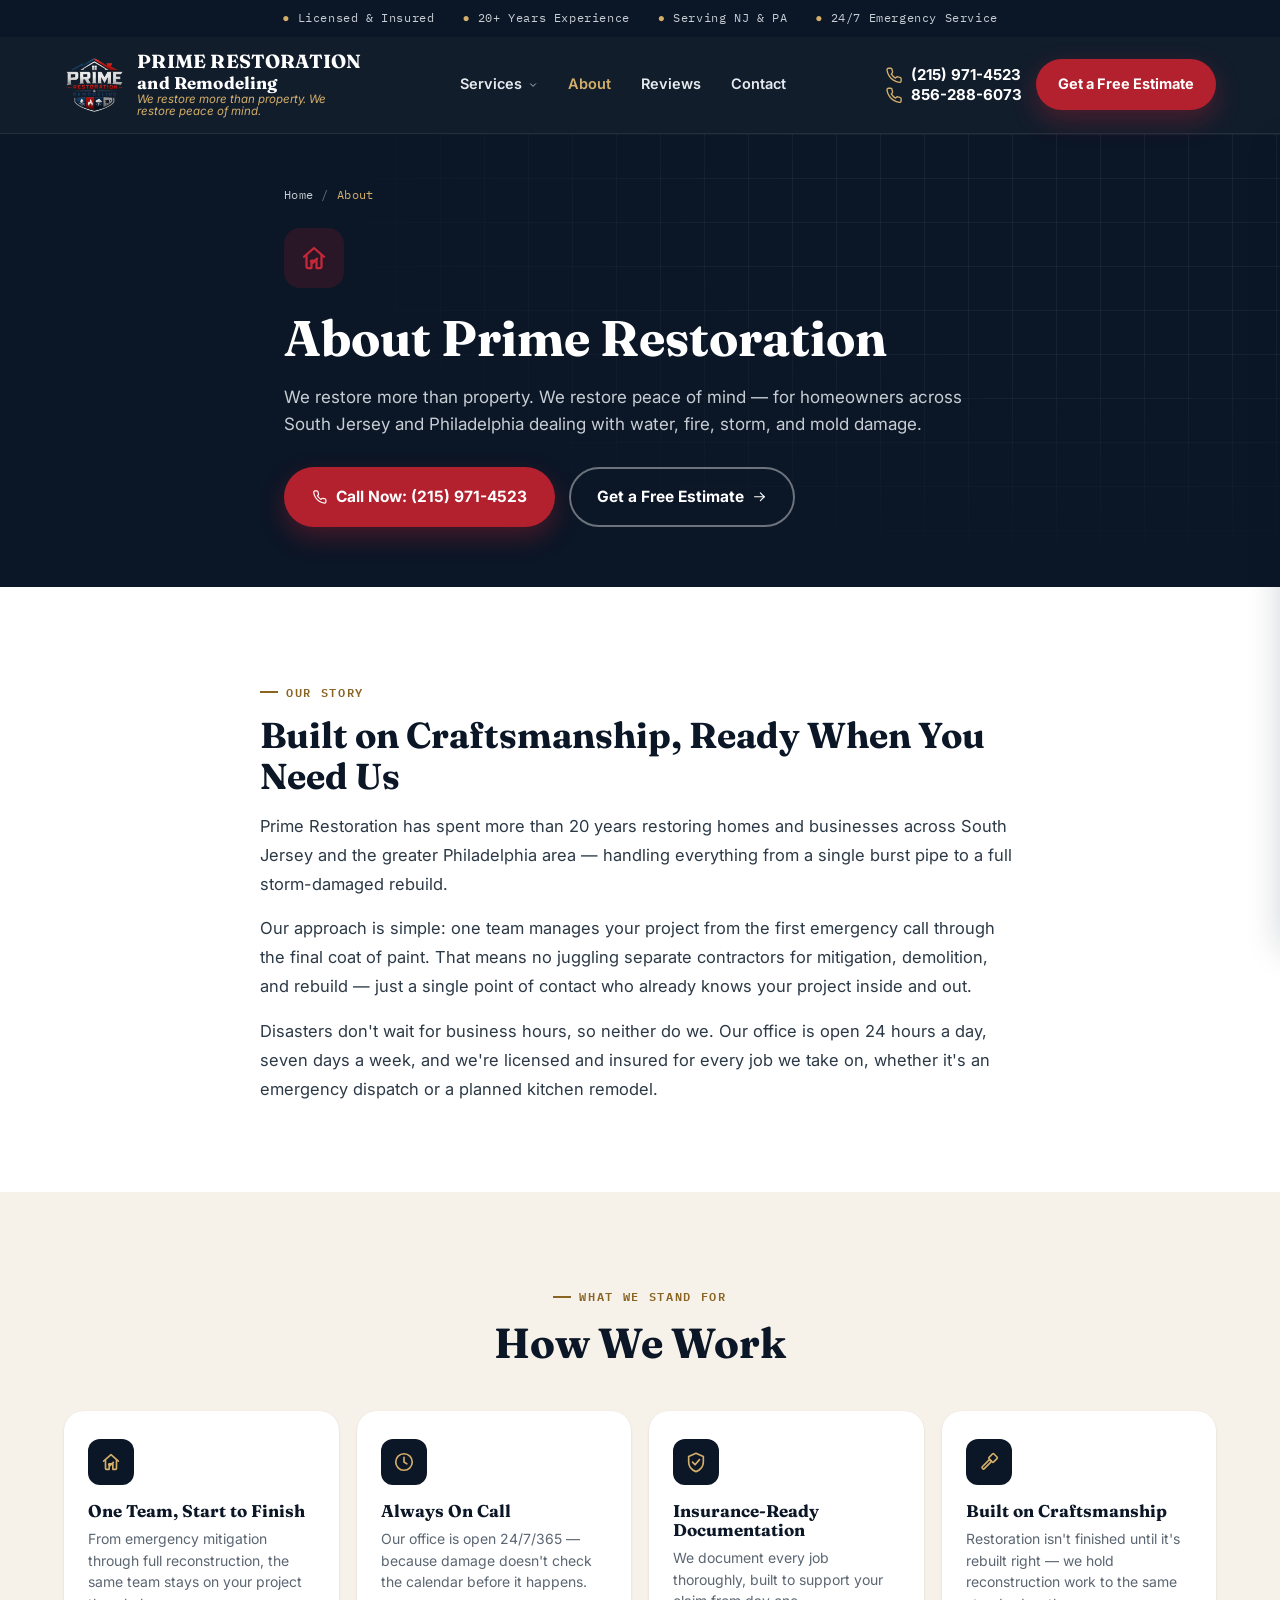
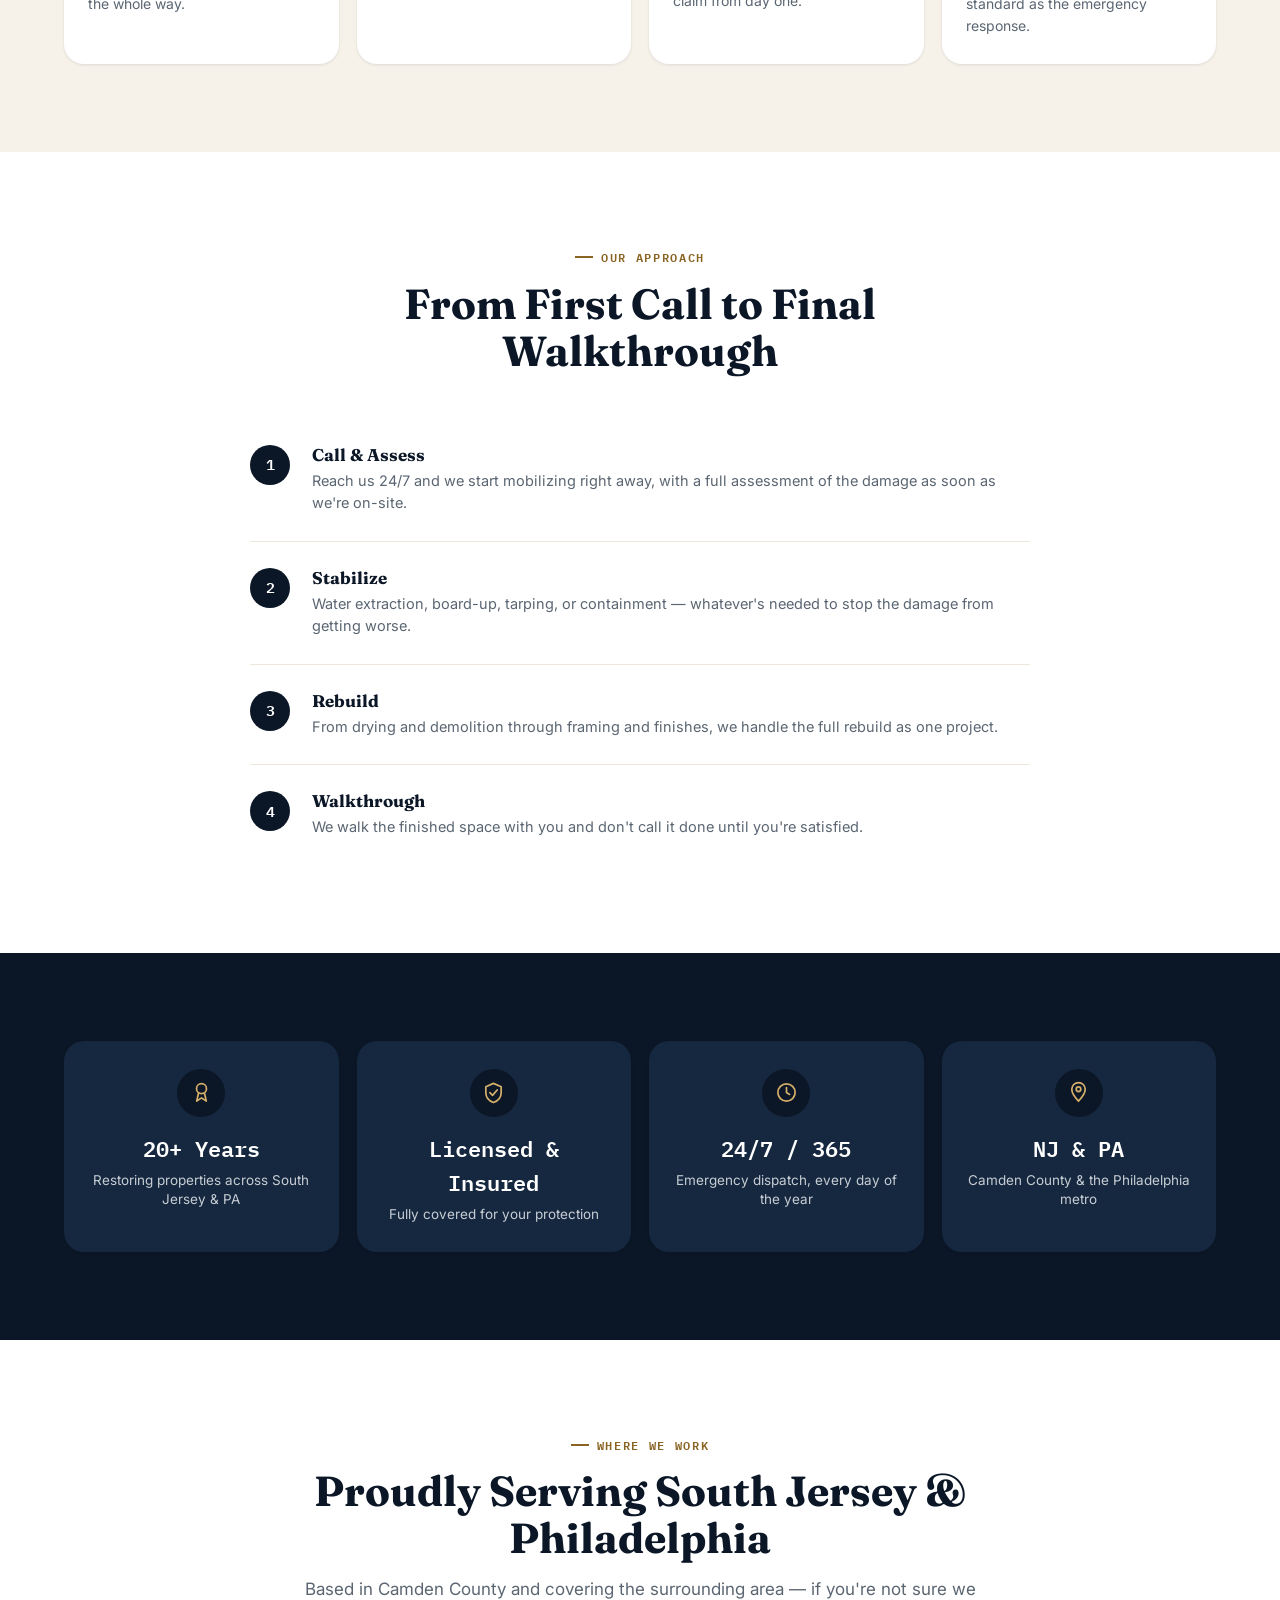
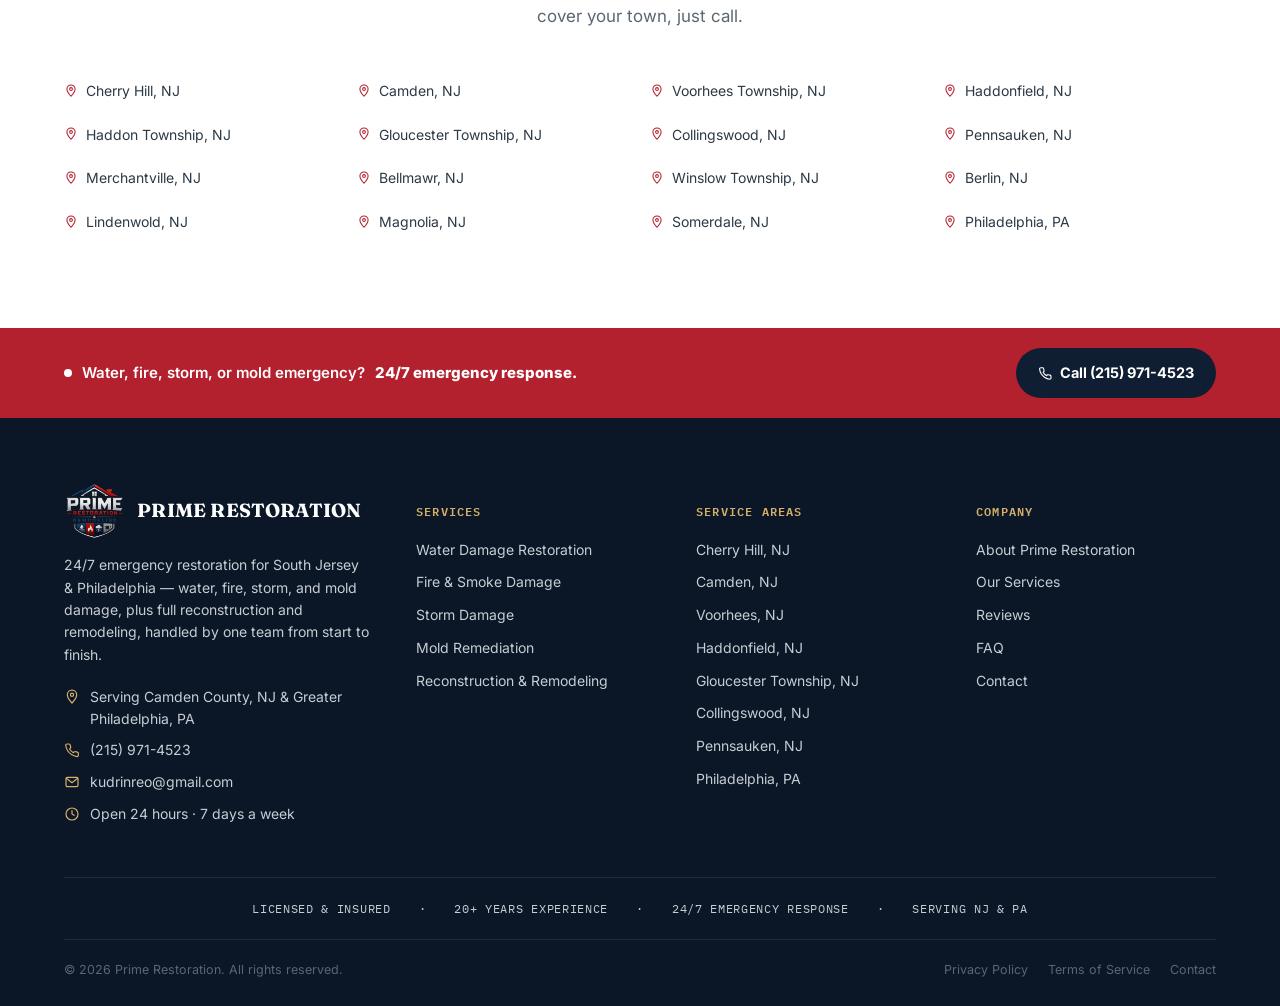
==== commit 49569cfc: "edits to the site" ====
--- a/about.html
+++ b/about.html
@@ -84,9 +84,10 @@
 <header class="site-header" id="site-header">
   <div class="container header-inner">
     <a href="index.html" class="brand" aria-label="Prime Restoration home">
-      <img src="images/prime-restoration-logo.png" alt="Prime Restoration logo" width="46" height="46">
+      <img src="images/prime-restoration-logo.png" alt="Prime Restoration logo" width="58" height="58">
       <span class="brand-text">
         <span class="brand-name">PRIME RESTORATION</span>
+        <span class="brand-subname">and Remodeling</span>
         <span class="brand-tag">We restore more than property. We restore peace of mind.</span>
       </span>
     </a>
@@ -112,9 +113,14 @@
     </nav>
 
     <div class="header-actions">
-      <a class="header-phone" href="tel:+12159714523">
-        <svg class="icon"><use href="#i-phone"/></svg> (215) 971-4523
-      </a>
+      <div class="header-phone-group">
+        <a class="header-phone" href="tel:+12159714523">
+          <svg class="icon"><use href="#i-phone"/></svg> (215) 971-4523
+        </a>
+        <a class="header-phone header-phone-secondary" href="tel:+18562886073">
+          <svg class="icon"><use href="#i-phone"/></svg> 856-288-6073
+        </a>
+      </div>
       <a class="btn btn-red" href="index.html#contact">Get a Free Estimate</a>
       <button class="hamburger" id="hamburger-btn" aria-expanded="false" aria-controls="mobile-nav" aria-label="Open menu">
         <svg class="icon"><use href="#i-menu"/></svg>
@@ -144,8 +150,9 @@
       <a class="btn btn-red btn-block" href="index.html#contact">Get a Free Estimate</a>
       <a class="btn btn-outline-light btn-block" href="tel:+12159714523">Call Now</a>
     </div>
-    <div class="m-phone">
-      <svg class="icon"><use href="#i-phone"/></svg> (215) 971-4523
+    <div class="m-phone-group">
+      <div class="m-phone"><svg class="icon"><use href="#i-phone"/></svg> (215) 971-4523</div>
+      <a class="m-phone m-phone-secondary" href="tel:+18562886073"><svg class="icon"><use href="#i-phone"/></svg> 856-288-6073</a>
     </div>
   </nav>
 </header>
--- a/css/style.css
+++ b/css/style.css
@@ -30,7 +30,7 @@
   --shadow-sm:0 1px 3px rgba(11,22,38,.10);
   --shadow-md:0 10px 30px rgba(11,22,38,.14);
   --shadow-lg:0 30px 70px rgba(11,22,38,.22);
-  --header-h:84px;
+  --header-h:96px;
 }
 
 *,*::before,*::after{box-sizing:border-box;}
@@ -118,9 +118,10 @@
   gap:20px; height:var(--header-h);
 }
 .brand{display:flex; align-items:center; gap:12px; color:#fff; flex-shrink:0;}
-.brand img{height:46px; width:auto; border-radius:6px;}
-.brand-text{display:flex; flex-direction:column; line-height:1.2;}
-.brand-name{font-family:var(--font-display); font-weight:700; font-size:19px; letter-spacing:.01em;}
+.brand img{height:58px; width:auto; border-radius:6px;}
+.brand-text{display:flex; flex-direction:column; line-height:1.1;}
+.brand-name{font-family:var(--font-display); font-weight:700; font-size:19px; letter-spacing:.01em; display:block;}
+.brand-subname{font-family:var(--font-display); font-weight:700; font-size:17px; letter-spacing:.01em; color:#fff; display:block; margin-top:2px;}
 .brand-tag{font-family:var(--font-body); font-style:italic; font-size:11.5px; color:var(--gold-400); max-width:220px;}
 
 .main-nav{display:flex; align-items:center; gap:6px;}
@@ -163,7 +164,9 @@
 .dropdown-panel .dd-sub{display:block; font-weight:400; font-size:12.5px; color:var(--slate-500); margin-top:1px;}
 
 .header-actions{display:flex; align-items:center; gap:14px; flex-shrink:0;}
-.header-phone{display:flex; align-items:center; gap:8px; color:#fff; font-weight:700; font-size:15px; white-space:nowrap;}
+.header-phone-group{display:flex; flex-direction:column; align-items:flex-start; gap:2px;}
+.header-phone{display:flex; align-items:center; gap:8px; color:#fff; font-weight:700; font-size:15px; white-space:nowrap; line-height:1.2;}
+.header-phone-secondary{font-size:15px;}
 .header-phone .icon{color:var(--gold-400); width:18px; height:18px;}
 .btn{
   display:inline-flex; align-items:center; justify-content:center; gap:8px;
@@ -207,7 +210,9 @@
 .mobile-submenu.is-open{max-height:400px;}
 .mobile-submenu a{display:block; padding:12px 4px 12px 18px; font-size:15px; font-weight:500; color:var(--ink-700); border-bottom:1px solid rgba(11,22,38,.06);}
 .mobile-nav .m-cta{margin-top:26px; display:flex; flex-direction:column; gap:12px;}
-.mobile-nav .m-phone{margin-top:22px; display:flex; align-items:center; gap:10px; color:var(--red-700); font-weight:700; font-size:17px;}
+.mobile-nav .m-phone-group{margin-top:22px; display:flex; flex-direction:column; gap:8px;}
+.mobile-nav .m-phone{display:flex; align-items:center; gap:10px; color:var(--red-700); font-weight:700; font-size:17px; line-height:1.2;}
+.mobile-nav .m-phone-secondary{font-size:17px;}
 .mobile-nav .m-cta .btn-outline-light{color:var(--navy-950); border-color:rgba(11,22,38,.2); background:transparent;}
 .mobile-nav .m-cta .btn-outline-light:hover{border-color:var(--navy-950); background:rgba(11,22,38,.04);}
 
@@ -268,7 +273,7 @@
 
 /* Hero signature graphic */
 .hero-art{position:relative; display:flex; align-items:center; justify-content:center;}
-.hero-art svg{width:100%; height:auto; max-width:460px;}
+.hero-art .hero-image{width:100%; height:auto; max-width:460px; display:block; border-radius:18px; box-shadow:0 18px 36px rgba(11,22,38,.28);}
 .scan-line{animation:scan 4.5s ease-in-out infinite;}
 @keyframes scan{
   0%{transform:translateY(-92px); opacity:0;}
@@ -276,6 +281,13 @@
   50%{transform:translateY(92px); opacity:1;}
   58%{opacity:0;}
   100%{transform:translateY(-92px); opacity:0;}
+}
+@media (max-width:768px){
+  .hero-art{margin-top:10px;}
+  .hero-art .hero-image{max-width:420px;}
+}
+@media (max-width:560px){
+  .hero-art .hero-image{max-width:100%;}
 }
 
 /* ==========================================================================
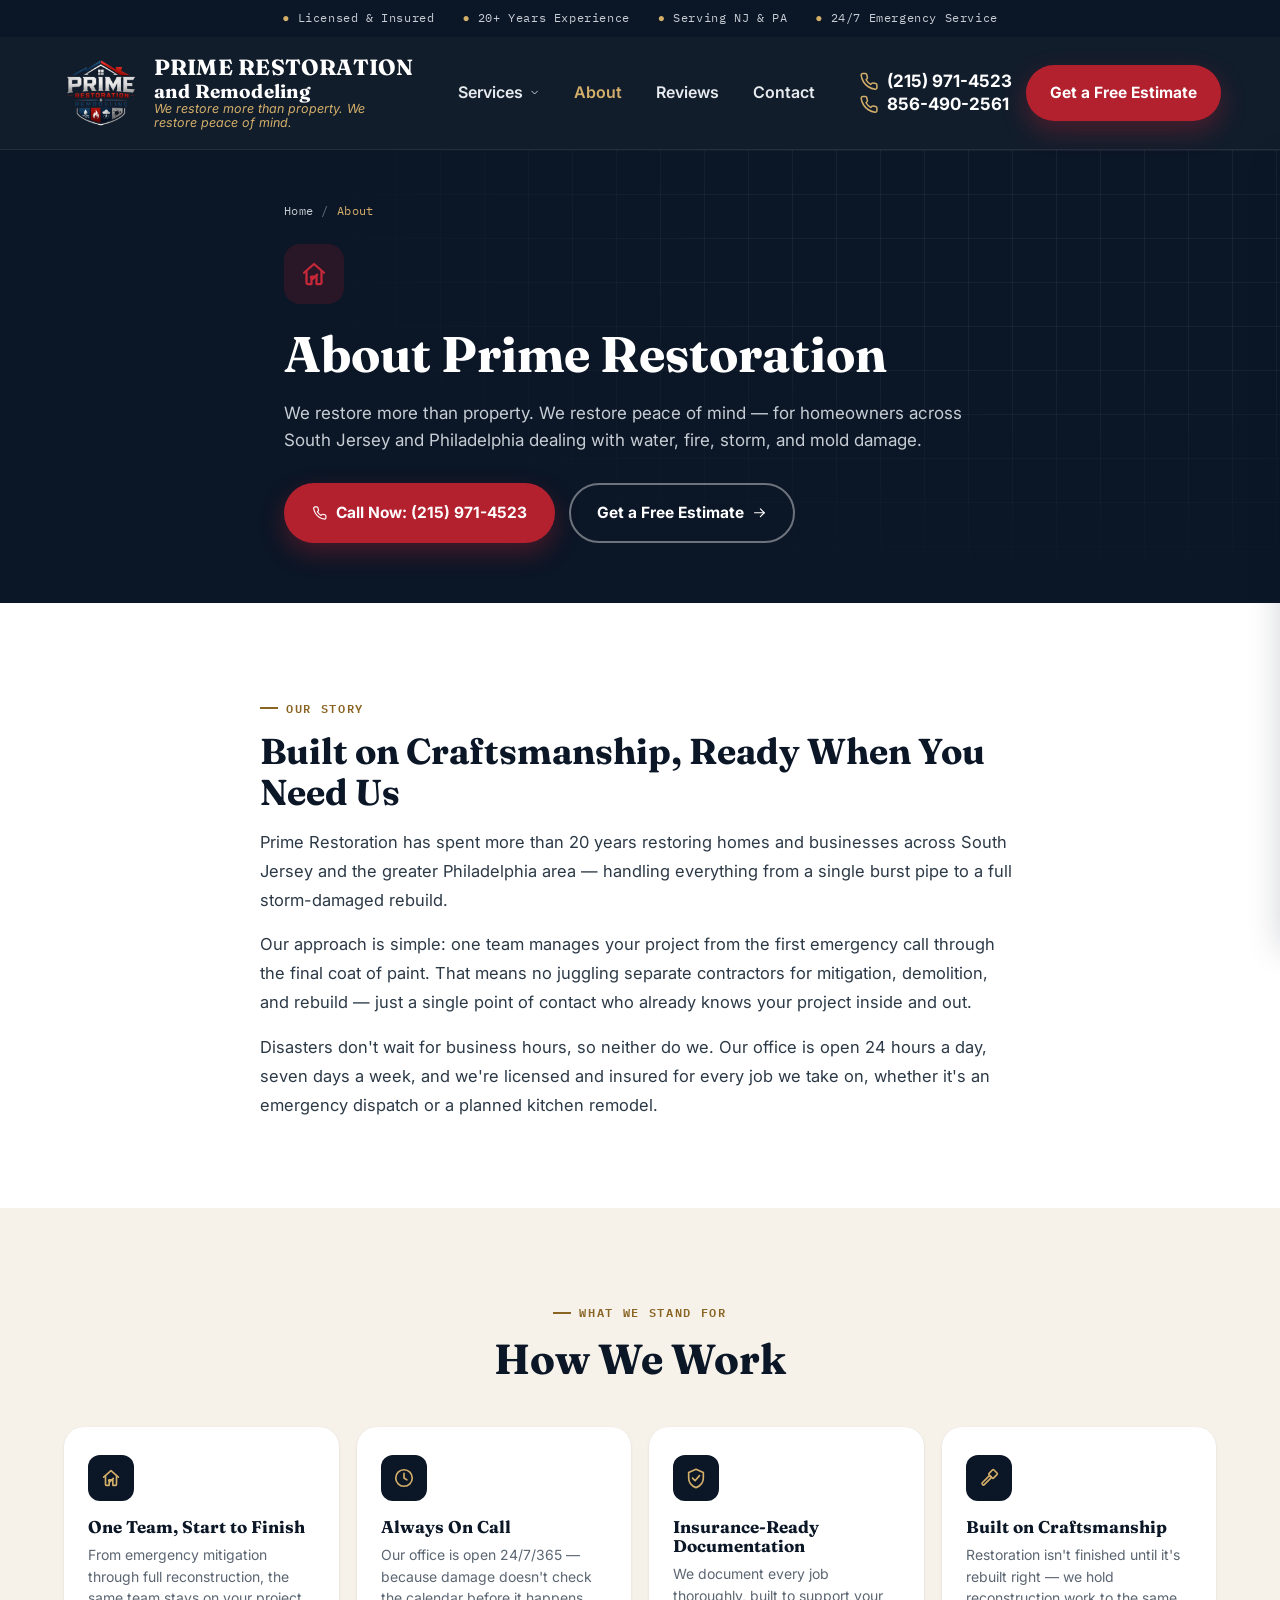
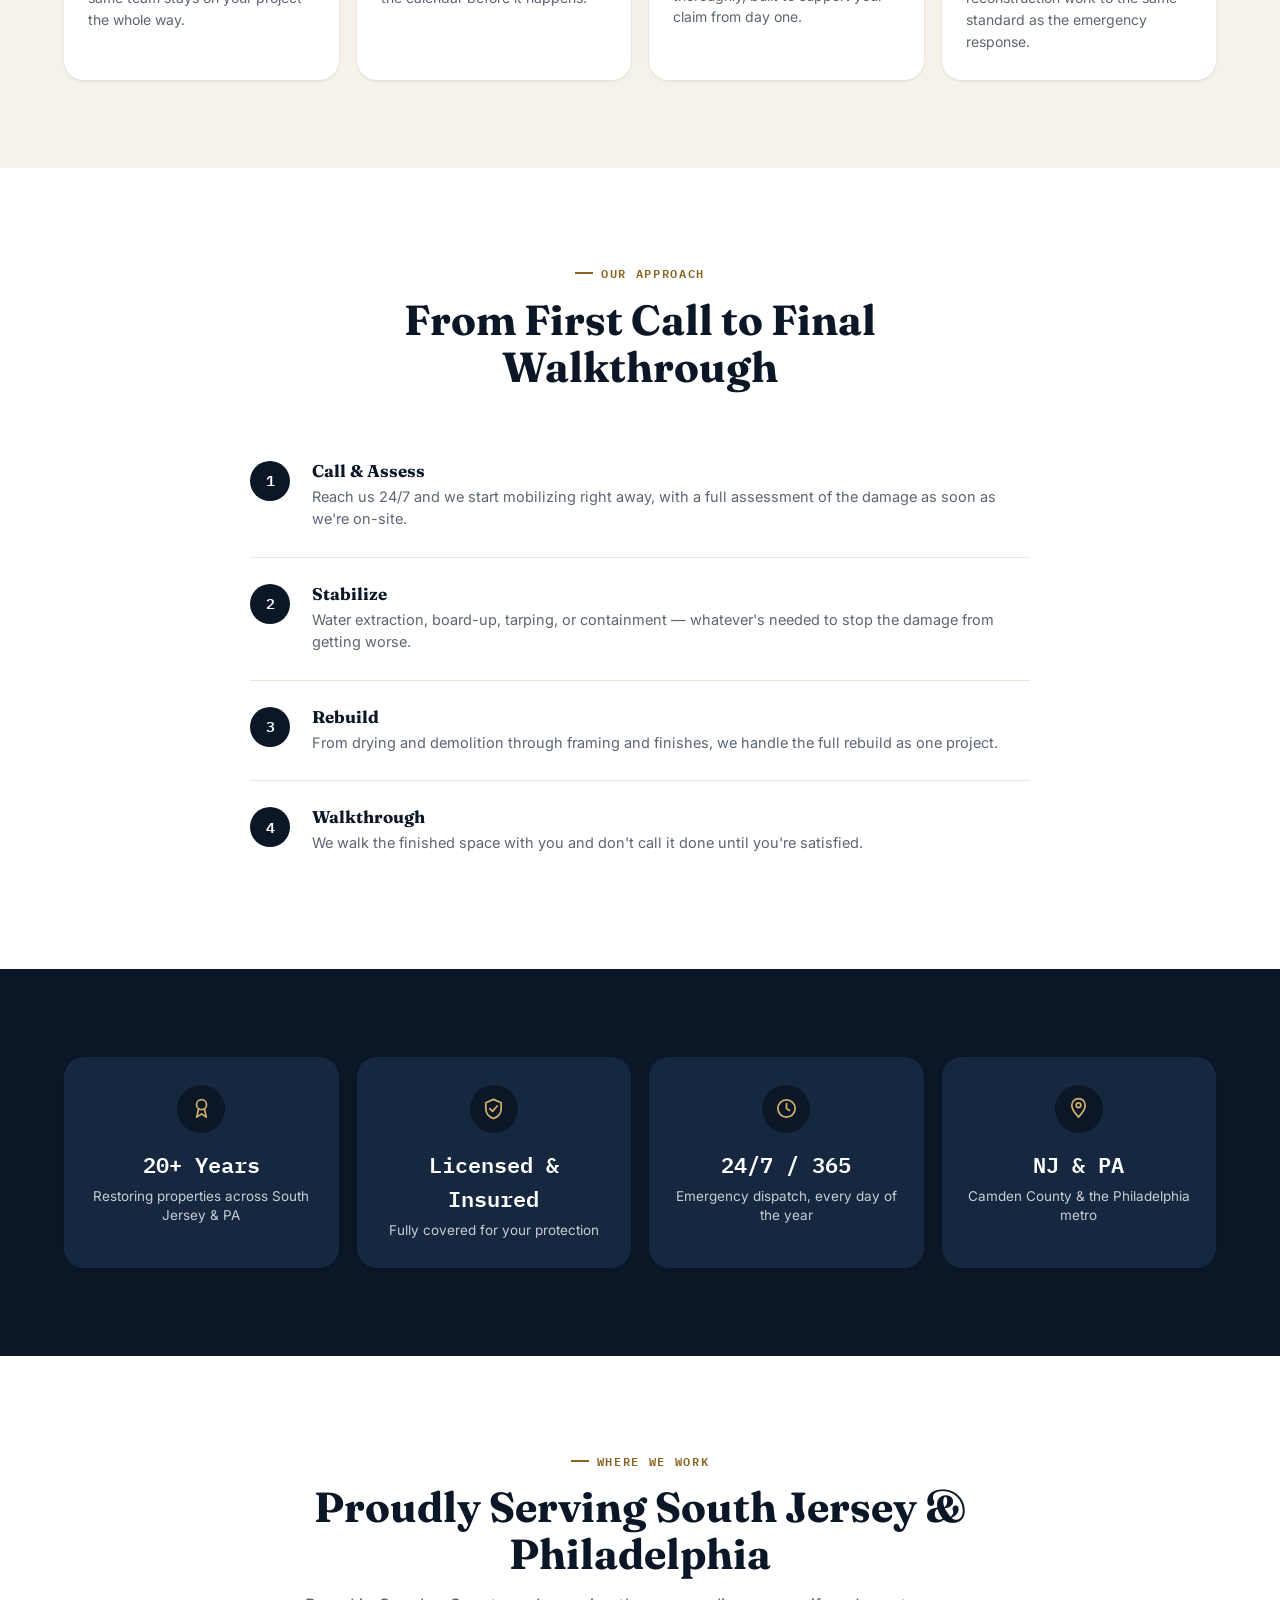
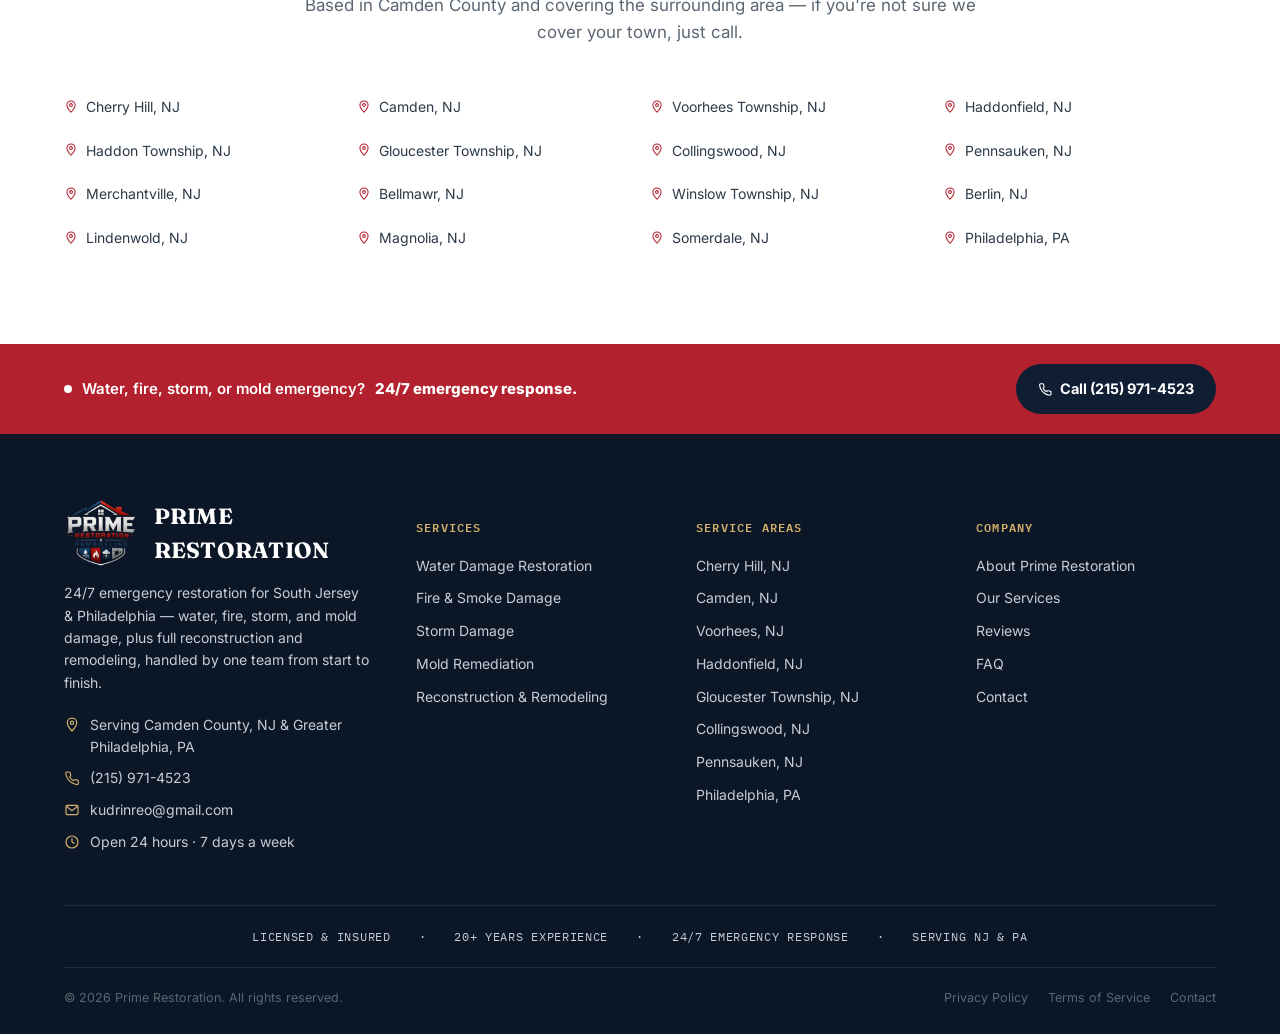
==== commit c4f4baaa: "adding case study and changing phone numbers" ====
--- a/about.html
+++ b/about.html
@@ -117,8 +117,8 @@
         <a class="header-phone" href="tel:+12159714523">
           <svg class="icon"><use href="#i-phone"/></svg> (215) 971-4523
         </a>
-        <a class="header-phone header-phone-secondary" href="tel:+18562886073">
-          <svg class="icon"><use href="#i-phone"/></svg> 856-288-6073
+        <a class="header-phone header-phone-secondary" href="tel:+18564902561">
+          <svg class="icon"><use href="#i-phone"/></svg> 856-490-2561
         </a>
       </div>
       <a class="btn btn-red" href="index.html#contact">Get a Free Estimate</a>
@@ -152,7 +152,7 @@
     </div>
     <div class="m-phone-group">
       <div class="m-phone"><svg class="icon"><use href="#i-phone"/></svg> (215) 971-4523</div>
-      <a class="m-phone m-phone-secondary" href="tel:+18562886073"><svg class="icon"><use href="#i-phone"/></svg> 856-288-6073</a>
+      <a class="m-phone m-phone-secondary" href="tel:+18564902561"><svg class="icon"><use href="#i-phone"/></svg> 856-490-2561</a>
     </div>
   </nav>
 </header>
--- a/css/style.css
+++ b/css/style.css
@@ -17,6 +17,7 @@
   --slate-300:#c7cdd4;
   --bronze-700:#8a6423;
   --gold-400:#d4af6a;
+  --hero-bg:#f6f2ea;
   --white:#ffffff;
 
   --font-display:'Fraunces', ui-serif, Georgia, serif;
@@ -204,6 +205,7 @@
 .mobile-nav a{color:var(--navy-950); font-weight:600; font-size:17px;}
 .mobile-nav .m-link{display:flex; align-items:center; justify-content:space-between; width:100%; padding:16px 4px; border-bottom:1px solid rgba(11,22,38,.08); box-sizing:border-box;}
 .mobile-services-toggle{width:100%; max-width:100%; background:transparent; border:0; padding-left:0; text-align:left; color:var(--navy-950); font:inherit; font-weight:600; font-size:17px;}
+.mobile-services-label{display:flex; align-items:center; justify-content:space-between; width:100%;}
 .mobile-services-toggle .icon{transition:transform .2s ease; color:var(--red-700);}
 .mobile-services-toggle[aria-expanded="true"] .icon{transform:rotate(180deg);}
 .mobile-submenu{max-height:0; overflow:hidden; transition:max-height .25s ease;}
@@ -222,19 +224,35 @@
   .hamburger{display:inline-flex;}
   .header-actions .btn-red{display:none;}
 }
+@media (min-width:981px){
+  :root{--header-h:112px;}
+  .header-inner{gap:28px;}
+  .brand{gap:16px;}
+  .brand img{height:70px;}
+  .brand-name{font-size:22px;}
+  .brand-subname{font-size:19px;}
+  .brand-tag{font-size:12.5px; max-width:250px;}
+  .nav-link, #services-dd-btn{font-size:16px; padding:12px 16px;}
+  .dropdown-panel a{font-size:15.5px;}
+  .dropdown-panel .dd-sub{font-size:13.5px;}
+  .header-phone{font-size:17px;}
+  .header-phone-secondary{font-size:17px;}
+  .header-phone .icon{width:20px; height:20px;}
+  .header-actions .btn{font-size:15.5px; padding:14px 22px;}
+}
 
 /* ==========================================================================
    HERO
    ========================================================================== */
 .hero{
-  position:relative; background:var(--navy-950); color:#fff; overflow:hidden;
+  position:relative; background:var(--hero-bg); color:var(--ink-900); overflow:hidden;
   padding:76px 0 64px;
 }
 .hero::before{
   content:""; position:absolute; inset:0;
   background-image:
-    linear-gradient(rgba(255,255,255,.05) 1px, transparent 1px),
-    linear-gradient(90deg, rgba(255,255,255,.05) 1px, transparent 1px);
+    linear-gradient(rgba(22,32,43,.06) 1px, transparent 1px),
+    linear-gradient(90deg, rgba(22,32,43,.06) 1px, transparent 1px);
   background-size:44px 44px;
   mask-image:radial-gradient(ellipse 90% 70% at 30% 30%, #000 40%, transparent 85%);
   pointer-events:none;
@@ -245,8 +263,8 @@
 @media (max-width:768px){ .hero-inner{grid-template-columns:repeat(1,1fr);} }
 
 .hero-badge{
-  display:inline-flex; align-items:center; gap:9px; background:rgba(255,255,255,.07);
-  border:1px solid rgba(255,255,255,.16); padding:8px 16px; border-radius:999px;
+  display:inline-flex; align-items:center; gap:9px; background:rgba(255,255,255,.62);
+  border:1px solid rgba(22,32,43,.16); padding:8px 16px; border-radius:999px;
   font-family:var(--font-mono); font-size:12px; letter-spacing:.1em; text-transform:uppercase; font-weight:600;
 }
 .pulse-dot{width:8px; height:8px; border-radius:50%; background:#3ecf6e; box-shadow:0 0 0 0 rgba(62,207,110,.6); animation:pulse 2s infinite;}
@@ -264,16 +282,18 @@
   font-style:italic; color:var(--red-600); font-weight:600;
   display:block;
 }
-.hero-sub{margin-top:22px; font-size:18px; color:var(--slate-300); max-width:52ch;}
+.hero-sub{margin-top:22px; font-size:18px; color:var(--ink-700); max-width:52ch;}
 .hero-cta{display:flex; flex-wrap:wrap; gap:14px; margin-top:32px;}
 .hero-cta .btn{padding:16px 26px; font-size:15.5px;}
 .hero-chips{display:flex; flex-wrap:wrap; gap:10px 22px; margin-top:36px;}
-.hero-chip{display:flex; align-items:center; gap:8px; font-size:13.5px; font-weight:600; color:var(--slate-300);}
+.hero-chip{display:flex; align-items:center; gap:8px; font-size:13.5px; font-weight:600; color:var(--ink-700);}
 .hero-chip .icon{color:var(--gold-400); width:17px; height:17px;}
+.hero .btn-outline-light{border-color:rgba(22,32,43,.35); color:var(--ink-900);}
+.hero .btn-outline-light:hover{border-color:var(--ink-900); background:rgba(22,32,43,.06);}
 
 /* Hero signature graphic */
-.hero-art{position:relative; display:flex; align-items:center; justify-content:center;}
-.hero-art .hero-image{width:100%; height:auto; max-width:460px; display:block; border-radius:18px; box-shadow:0 18px 36px rgba(11,22,38,.28);}
+.hero-art{position:relative; display:flex; align-items:center; justify-content:center; width:min(100%,460px); margin-inline:auto; overflow:hidden; border-radius:18px;}
+.hero-art .hero-image{width:100%; height:auto; max-width:460px; display:block; border-radius:18px; box-shadow:0 18px 36px rgba(11,22,38,.28); transform:scale(1.01);}
 .scan-line{animation:scan 4.5s ease-in-out infinite;}
 @keyframes scan{
   0%{transform:translateY(-92px); opacity:0;}
@@ -283,10 +303,11 @@
   100%{transform:translateY(-92px); opacity:0;}
 }
 @media (max-width:768px){
-  .hero-art{margin-top:10px;}
+  .hero-art{width:min(100%,420px); margin-top:10px;}
   .hero-art .hero-image{max-width:420px;}
 }
 @media (max-width:560px){
+  .hero-art{width:100%;}
   .hero-art .hero-image{max-width:100%;}
 }
 
@@ -370,6 +391,54 @@
   .rebuild-item:first-child{border-top:0; padding-top:0;}
 }
 @media (max-width:560px){ .services-grid{grid-template-columns:1fr;} }
+.service-more{text-align:center; margin-top:26px;}
+.service-more .learn{justify-content:center;}
+
+/* ========================================================================
+  HOW IT WORKS
+  ======================================================================== */
+.process-grid{display:grid; grid-template-columns:1fr; gap:22px; margin:0; padding:0; list-style:none; counter-reset:process-step;}
+.process-card{position:relative; background:var(--white); border:1px solid var(--ivory-200); border-radius:var(--radius-lg); padding:30px 26px; box-shadow:var(--shadow-sm); transition:box-shadow .18s ease, transform .18s ease;}
+.process-card:hover{box-shadow:var(--shadow-md); transform:translateY(-4px);}
+.process-number{display:flex; align-items:center; justify-content:center; width:42px; height:42px; margin-bottom:20px; border-radius:50%; background:var(--navy-950); color:var(--gold-400); font-family:var(--font-mono); font-size:18px; font-weight:600;}
+.process-card .svc-badge{margin-bottom:16px;}
+.process-card h3{font-size:19px;}
+.process-card p{margin-top:10px; color:var(--slate-500); font-size:14.5px;}
+@media (min-width:981px){ .process-grid{grid-template-columns:repeat(4,1fr);} }
+@media (min-width:561px) and (max-width:980px){ .process-grid{grid-template-columns:repeat(2,1fr);} }
+
+/* ========================================================================
+  OUR WORK CAROUSEL
+  ======================================================================== */
+.work-section{background:var(--ivory-100);}
+.work-grid{display:grid; grid-template-columns:minmax(0,.9fr) minmax(0,1.1fr); gap:68px; align-items:center;}
+.work-copy h2{font-size:clamp(30px,3.8vw,46px); margin-top:14px; max-width:15ch;}
+.work-copy p{margin-top:18px; color:var(--slate-500); font-size:15.5px; max-width:58ch;}
+.work-copy .learn{display:inline-flex; align-items:center; gap:6px; margin-top:24px; color:var(--navy-950); font-size:14px; font-weight:700;}
+.work-copy .learn .icon{width:15px; height:15px; transition:transform .15s ease;}
+.work-copy .learn:hover .icon{transform:translateX(4px);}
+.work-details{margin-top:64px; padding-top:34px; border-top:1px solid var(--ivory-200);}
+.work-details .eyebrow{margin-bottom:12px;}
+.work-details p{margin-top:14px; color:var(--slate-500); font-size:15.5px; line-height:1.7;}
+.work-carousel{min-width:0; background:var(--navy-950); padding:12px; border-radius:var(--radius-lg); box-shadow:var(--shadow-lg);}
+.carousel-viewport{position:relative; aspect-ratio:1.28; overflow:hidden; border-radius:calc(var(--radius-lg) - 5px); background:var(--navy-800);}
+.work-slide{position:absolute; inset:0; margin:0; opacity:0; visibility:hidden; transform:scale(1.025); transition:opacity .45s ease, transform .65s ease, visibility .45s;}
+.work-slide.is-active{opacity:1; visibility:visible; transform:scale(1);}
+.work-slide img{width:100%; height:100%; object-fit:cover;}
+.work-slide figcaption{position:absolute; left:0; right:0; bottom:0; display:flex; flex-direction:column; gap:4px; padding:48px 24px 22px; color:#fff; background:linear-gradient(transparent,rgba(11,22,38,.9));}
+.work-slide figcaption strong{font-family:var(--font-display); font-size:22px;}
+.work-slide figcaption span{font-size:13px; color:var(--slate-300);}
+.carousel-controls{display:flex; align-items:center; justify-content:space-between; gap:18px; padding:12px 4px 0;}
+.carousel-arrow{width:38px; height:38px; flex:0 0 38px; display:flex; align-items:center; justify-content:center; border:1px solid rgba(255,255,255,.2); border-radius:50%; background:transparent; color:#fff;}
+.carousel-arrow:hover{background:var(--red-700); border-color:var(--red-700);}
+.carousel-arrow .icon{width:18px; height:18px;}
+.carousel-arrow:not(.next) .icon{transform:rotate(180deg);}
+.carousel-dots{display:flex; align-items:center; justify-content:center; gap:8px;}
+.carousel-dot{width:8px; height:8px; padding:0; border:0; border-radius:50%; background:rgba(255,255,255,.35); transition:width .2s ease, border-radius .2s ease, background .2s ease;}
+.carousel-dot.is-active{width:26px; border-radius:999px; background:var(--gold-400);}
+.carousel-arrow:focus-visible,.carousel-dot:focus-visible{outline-color:var(--gold-400);}
+@media (max-width:900px){ .work-grid{grid-template-columns:1fr; gap:38px;} .work-copy h2{max-width:22ch;} .work-details{margin-top:48px;} }
+@media (max-width:560px){ .work-slide figcaption{padding:42px 16px 16px;} .work-slide figcaption strong{font-size:19px;} .work-slide figcaption span{font-size:12px;} }
 
 /* ==========================================================================
    CREDENTIALS
@@ -400,7 +469,7 @@
   border:1px solid #eceef0; border-radius:var(--radius-lg); padding:26px 22px; background:#fff;
 }
 .review-stars{display:flex; gap:3px; color:var(--gold-400); margin-bottom:14px;}
-.review-stars .icon{width:16px; height:16px;}
+.review-stars .icon{width:16px; height:16px; fill:currentColor;}
 .review-card p{font-size:14.5px; color:var(--ink-700); font-style:italic;}
 .review-card .who{margin-top:16px; font-family:var(--font-mono); font-size:12px; color:var(--slate-500); font-style:normal;}
 @media (max-width:980px){ .reviews-grid{grid-template-columns:repeat(2,1fr);} }
@@ -410,6 +479,7 @@
    FAQ
    ========================================================================== */
 .faq-wrap{max-width:820px; margin:0 auto;}
+.faq-section{background:var(--ivory-100);}
 .faq-item{background:#fff; border:1px solid #eceef0; border-radius:var(--radius-md); margin-bottom:14px; overflow:hidden;}
 .faq-q{
   width:100%; display:flex; align-items:center; justify-content:space-between; gap:16px;
@@ -480,6 +550,7 @@
 .site-footer{background:var(--navy-950); color:var(--slate-300); padding:64px 0 0;}
 .footer-grid{display:grid; grid-template-columns:1.3fr 1fr 1fr 1fr; gap:40px;}
 .footer-brand .brand{margin-bottom:14px;}
+.footer-brand-name{color:var(--white);}
 .footer-brand p{font-size:14px; line-height:1.6; max-width:34ch;}
 .footer-brand .foot-contact{margin-top:20px; display:flex; flex-direction:column; gap:10px; font-size:14px;}
 .footer-brand .foot-contact a:hover{color:#fff;}
@@ -545,6 +616,16 @@
 .page-hero .hero-cta{display:flex; flex-wrap:wrap; gap:14px; margin-top:30px;}
 .page-hero .hero-chips{display:flex; flex-wrap:wrap; gap:10px 22px; margin-top:28px;}
 
+/* ========================================================================
+  SERVICE PAGE INTRO SECTIONS
+  ======================================================================== */
+.service-intro .container{max-width:900px;}
+.service-intro h2{font-size:clamp(28px,3.6vw,42px); margin-top:14px; max-width:24ch;}
+.service-intro p{margin-top:18px; color:var(--ink-700); font-size:16.5px; line-height:1.75;}
+.subpage-section-heading{margin-top:14px; font-size:clamp(24px,3vw,32px);}
+.includes-grid-spaced{margin-top:28px;}
+.ivory-section{background:var(--ivory-100);}
+
 /* includes checklist */
 .includes-grid{display:grid; grid-template-columns:repeat(2,1fr); gap:14px 30px;}
 .includes-item{display:flex; align-items:flex-start; gap:12px; font-size:15px; color:var(--ink-700);}
@@ -580,7 +661,22 @@
 .explainer-card .tag{font-family:var(--font-mono); font-size:11px; font-weight:600; letter-spacing:.06em; color:var(--bronze-700); text-transform:uppercase;}
 .explainer-card h4{margin-top:8px; font-size:16px;}
 .explainer-card p{margin-top:8px; font-size:13.8px; color:var(--slate-500);}
+.case-study-panel{background:var(--navy-950); border-radius:var(--radius-lg); padding:36px 40px;}
+.case-study-intro{max-width:660px; margin:0 auto 24px; text-align:center;}
+.case-study-heading{font-size:clamp(34px,4.6vw,58px); color:#fff;}
+.case-study-heading span{display:inline-block; padding:0 .16em; border-radius:4px; background:var(--red-700); color:#fff;}
+.case-study-intro p{margin-top:12px; color:var(--slate-300); font-size:16px;}
+.case-study-gallery{gap:6px;}
+.case-study-gallery .explainer-card{max-width:none; margin:0; padding:0; border:0; background:transparent;}
+.case-study-gallery img{width:100%; aspect-ratio:3 / 4; object-fit:cover; border-radius:calc(var(--radius-md) - 2px);}
 @media (max-width:900px){ .explainer-grid{grid-template-columns:1fr;} }
+@media (max-width:900px){
+  .case-study-wrap{background:var(--white); padding:18px 0;}
+  .case-study-panel{width:92%; padding:28px 20px;}
+  .case-study-intro{margin-bottom:18px;}
+  .case-study-gallery{gap:8px;}
+  .case-study-gallery .explainer-card{width:100%; max-width:180px; margin:0 auto;}
+}
 
 /* related services strip */
 .related-grid{display:grid; grid-template-columns:repeat(4,1fr); gap:16px;}
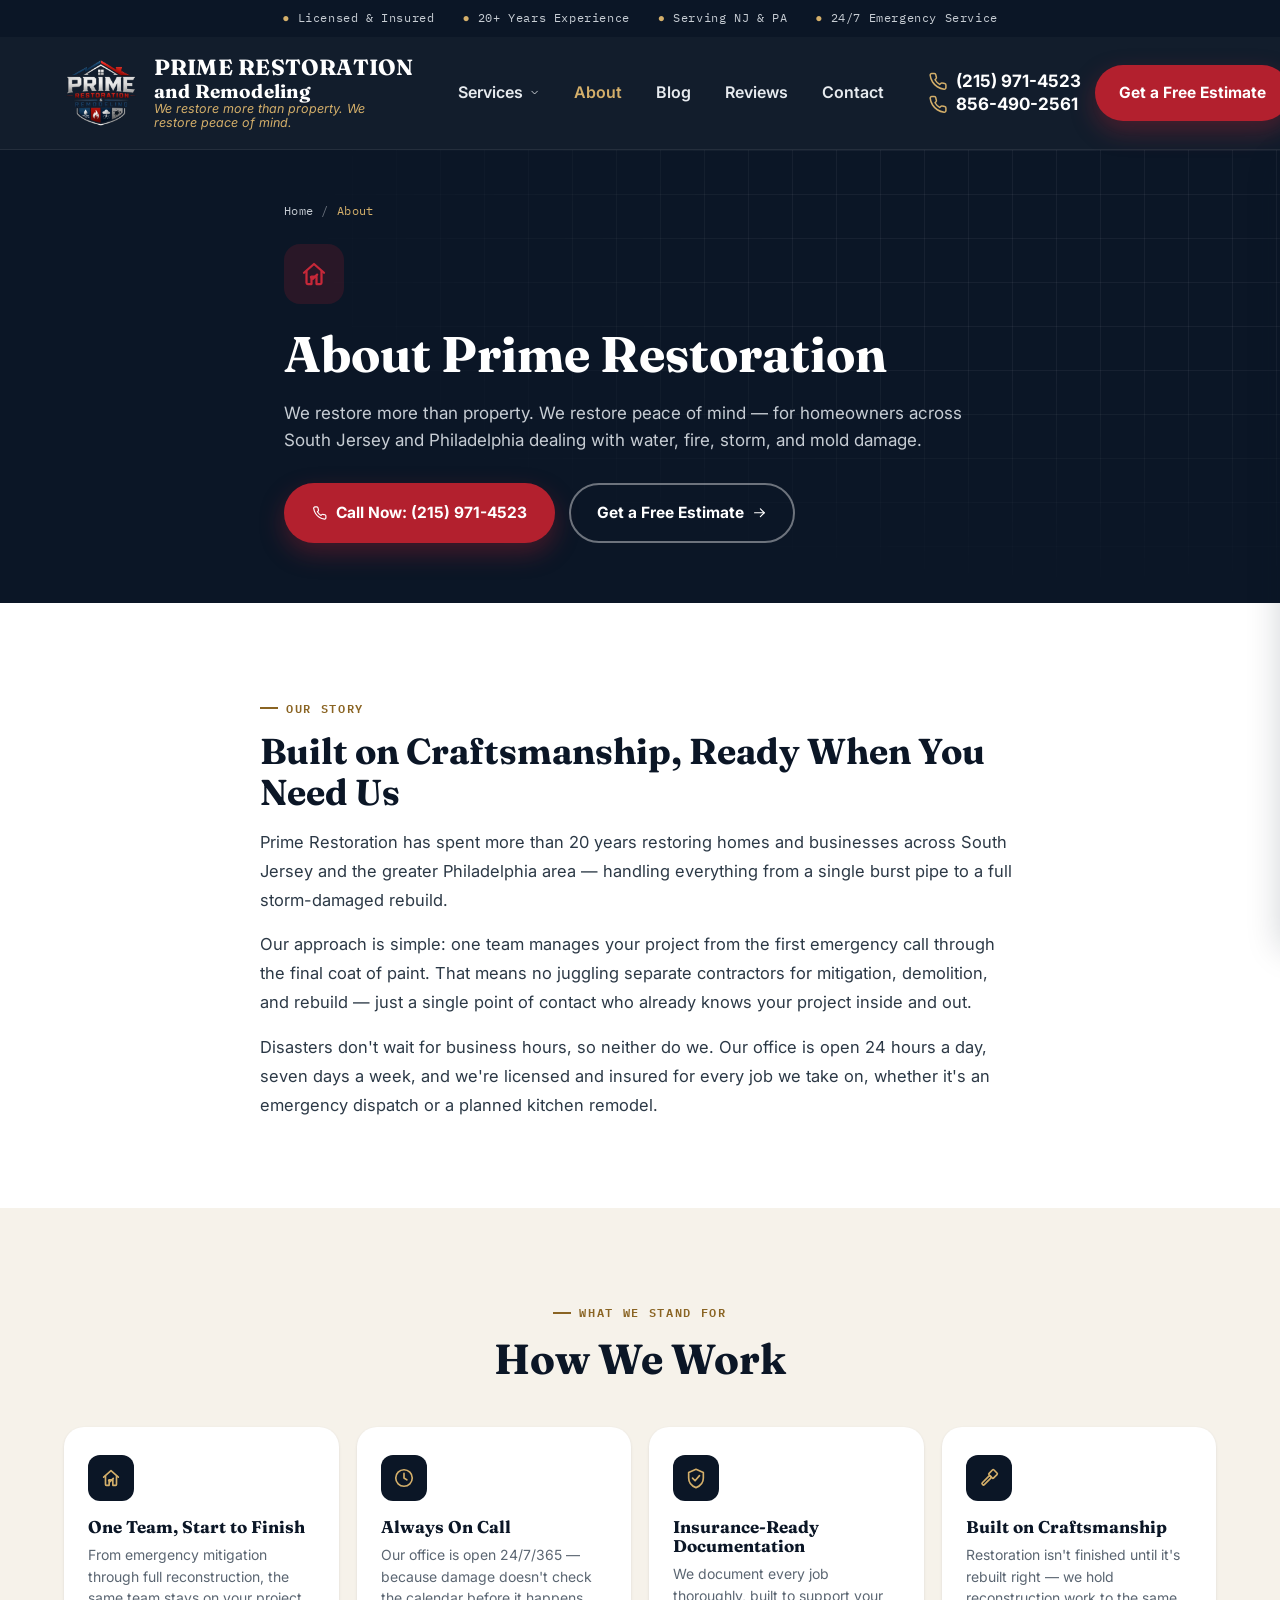
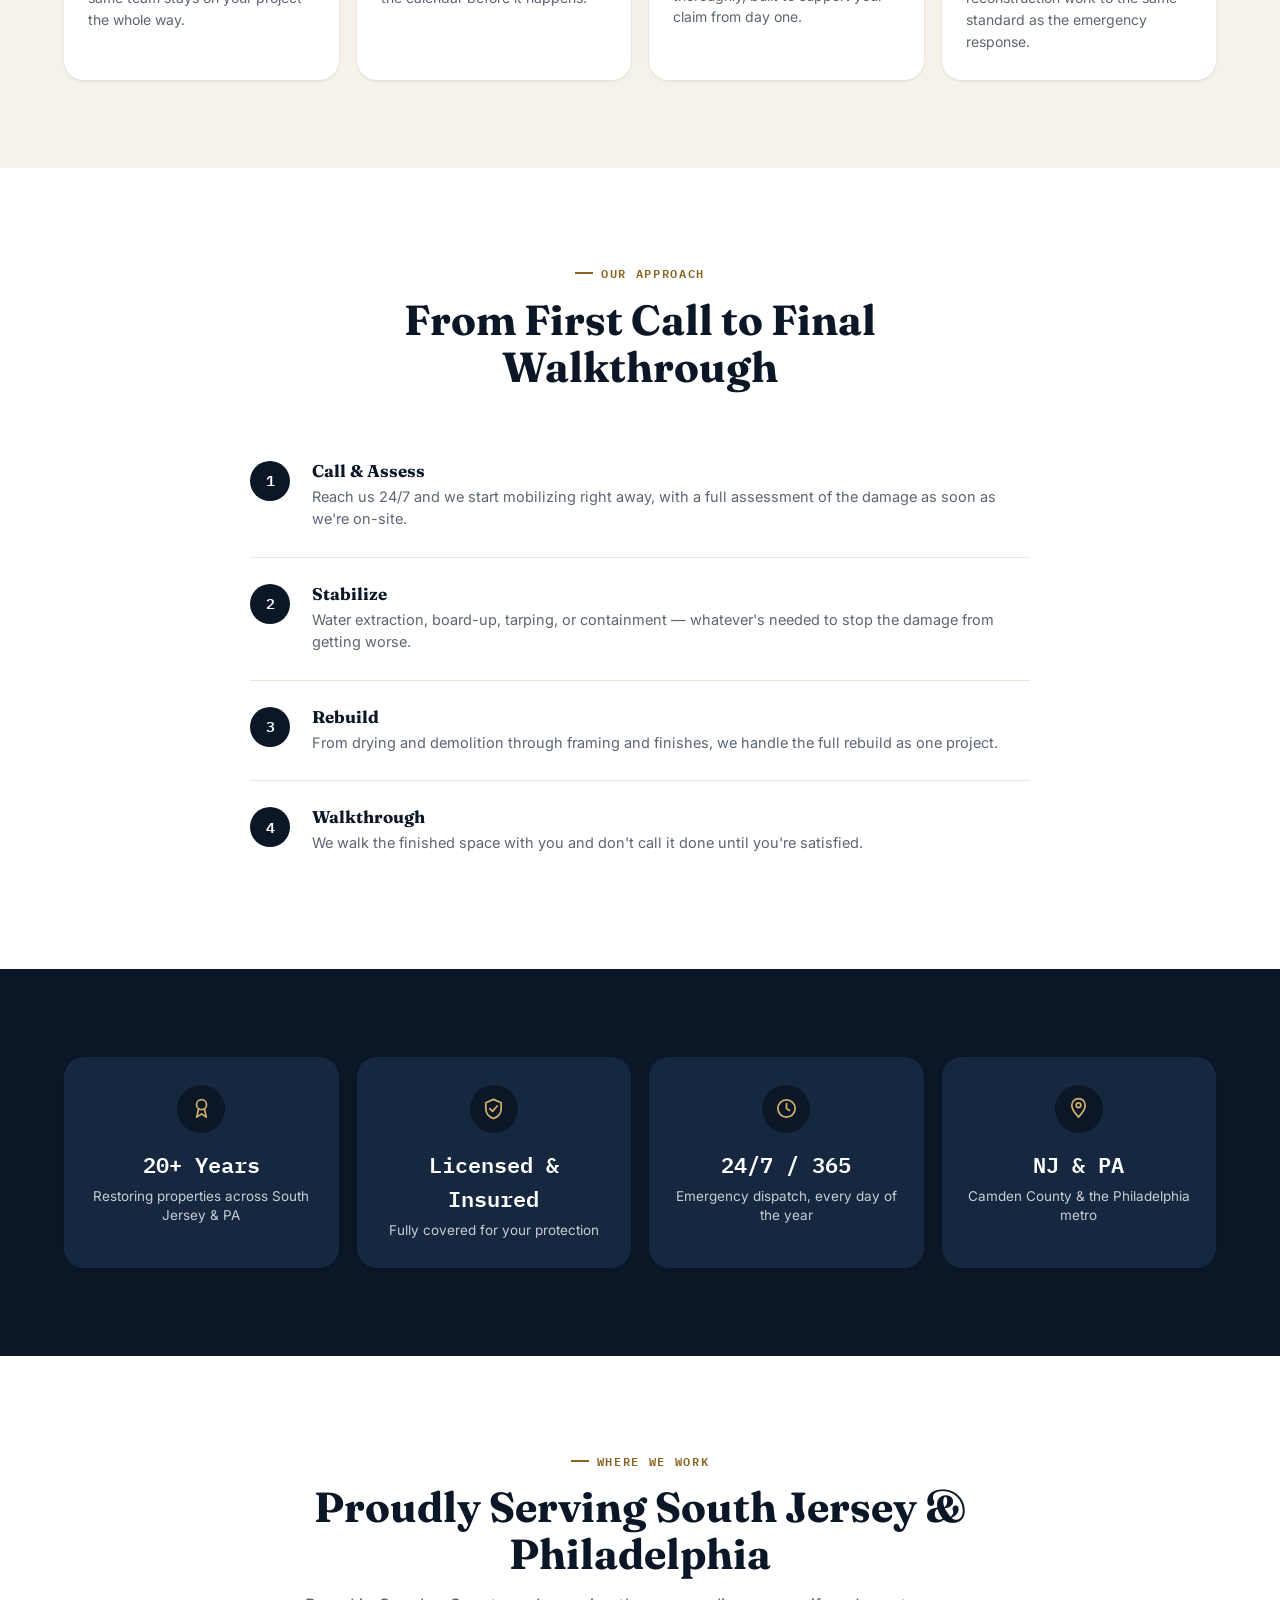
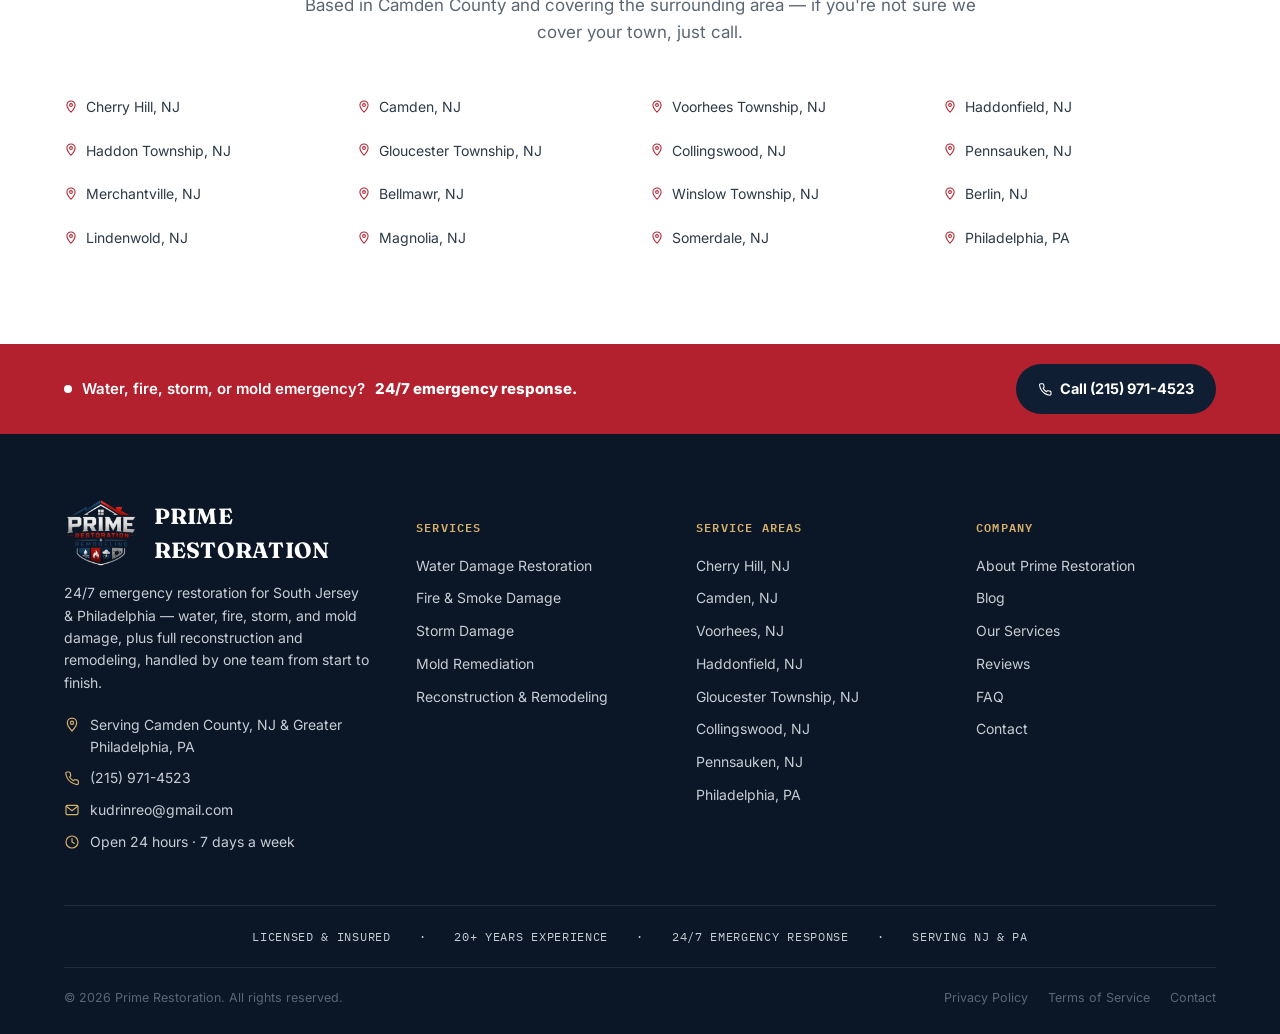
==== commit ab66e4cd: "adding blogs and first blog post" ====
--- a/about.html
+++ b/about.html
@@ -107,6 +107,7 @@
           </div>
         </li>
         <li><a class="nav-link" href="about.html" aria-current="page">About</a></li>
+        <li><a class="nav-link" href="blog.html">Blog</a></li>
         <li><a class="nav-link" href="index.html#reviews">Reviews</a></li>
         <li><a class="nav-link" href="index.html#contact">Contact</a></li>
       </ul>
@@ -143,6 +144,7 @@
       <a href="reconstruction-remodeling.html">Reconstruction &amp; Remodeling</a>
     </div>
     <div class="m-link"><a href="about.html" aria-current="page">About</a></div>
+    <div class="m-link"><a href="blog.html">Blog</a></div>
     <div class="m-link"><a href="index.html#reviews" class="js-mnav-close">Reviews</a></div>
     <div class="m-link"><a href="index.html#contact" class="js-mnav-close">Contact</a></div>
 
@@ -315,6 +317,7 @@
         <h5>Company</h5>
         <ul>
           <li><a href="about.html">About Prime Restoration</a></li>
+          <li><a href="blog.html">Blog</a></li>
           <li><a href="index.html#services">Our Services</a></li>
           <li><a href="index.html#reviews">Reviews</a></li>
           <li><a href="index.html#faq">FAQ</a></li>
